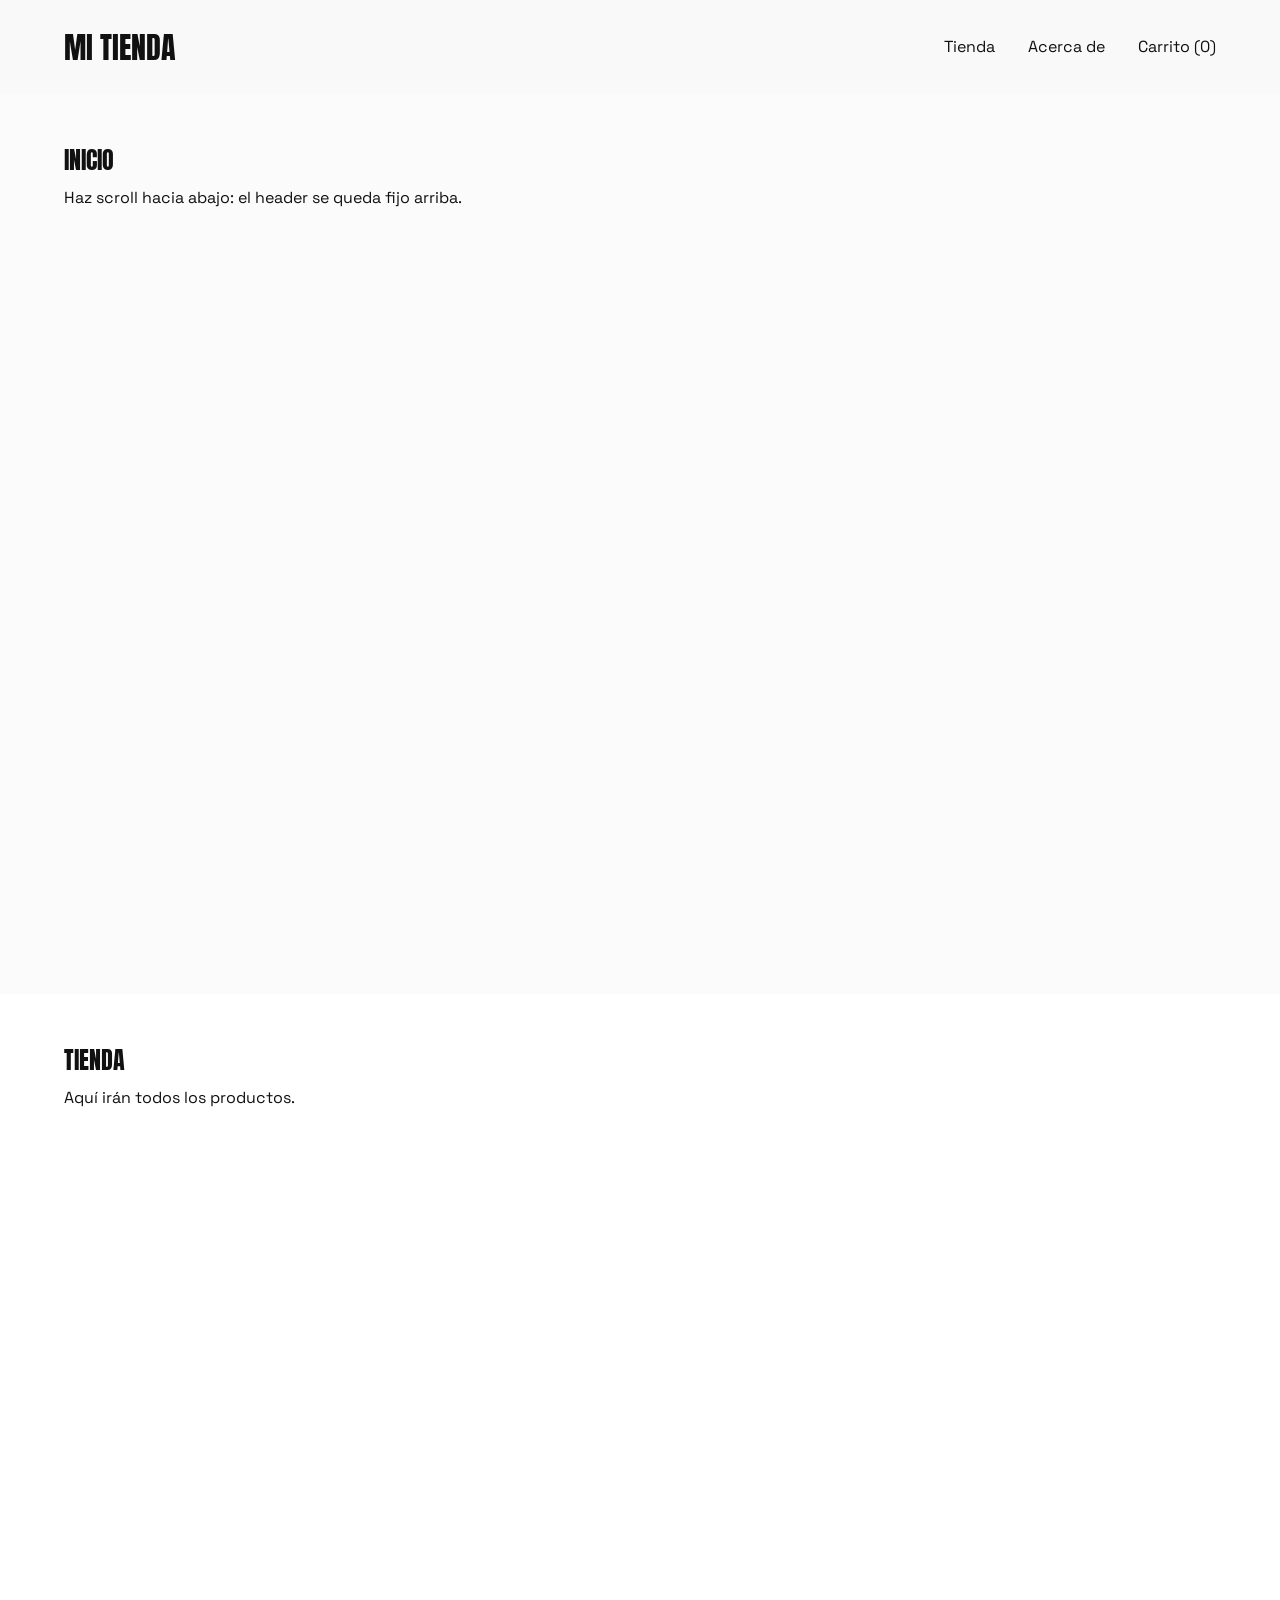
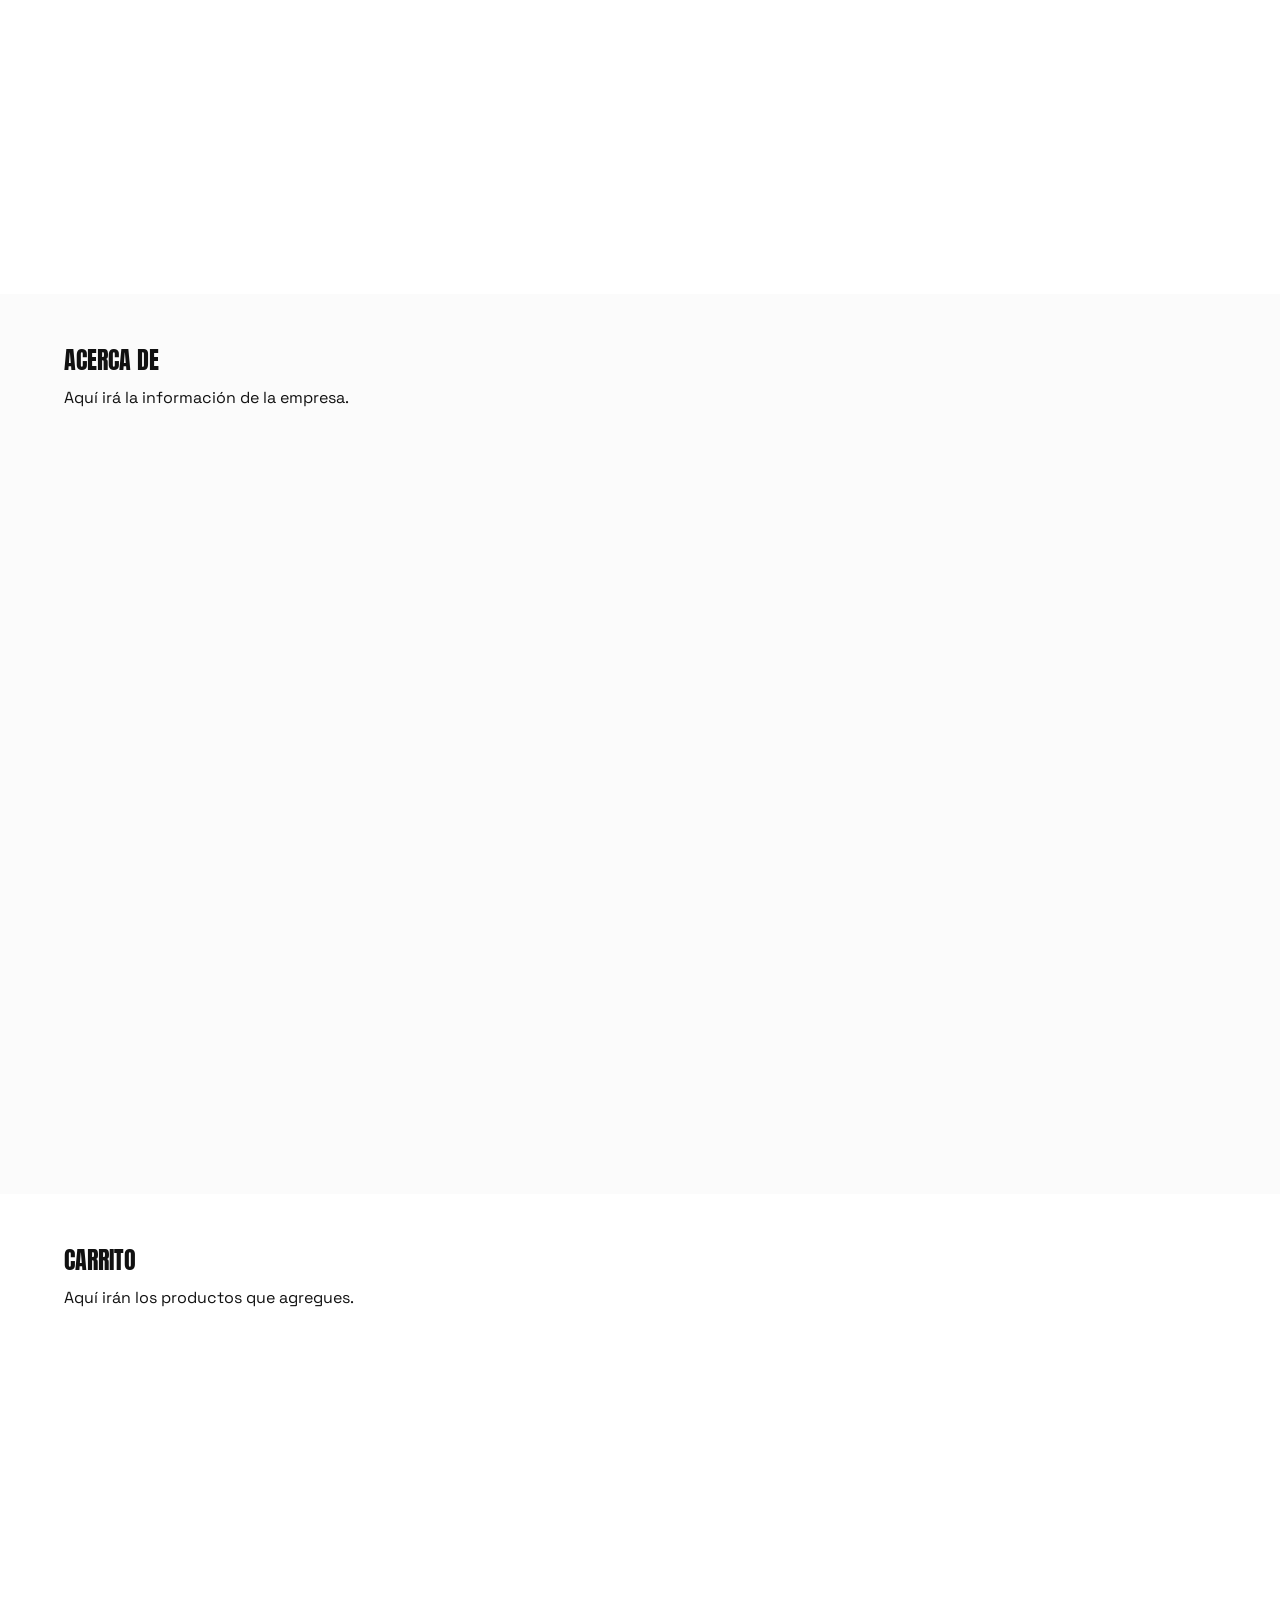
==== index.html @ 0dc7d6e4 "Header" ====
<!DOCTYPE html>
<html lang="es">
<head>
  <meta charset="UTF-8">
  <meta name="viewport" content="width=device-width, initial-scale=1.0">
  <title>Mi Tienda</title>
  <link rel="preconnect" href="https://fonts.googleapis.com">
  <link rel="preconnect" href="https://fonts.gstatic.com" crossorigin>
  <link href="https://fonts.googleapis.com/css2?family=Anton&family=Space+Grotesk:wght@400;500&display=swap" rel="stylesheet">

  <link rel="stylesheet" href="style.css">
</head>
<body>

  <!-- ========== HEADER ========== -->
  <header class="header">
    <div class="header-contenido">

      <a href="#inicio" class="logo">Mi Tienda</a>

      <button
        id="btn-menu"
        class="btn-menu"
        aria-label="Abrir menú"
        aria-expanded="false"
        aria-controls="menu"
      >
        <span class="barra"></span>
        <span class="barra"></span>
        <span class="barra"></span>
      </button>

      <nav id="menu" class="menu" aria-label="Navegación principal">
        <a href="#tienda" class="menu-enlace">Tienda</a>
        <a href="#acerca" class="menu-enlace">Acerca de</a>
        <a href="#carrito" class="menu-enlace">Carrito (<span id="contador">0</span>)</a>
      </nav>

    </div>
  </header>
  <main>
    <section id="inicio" class="seccion">
      <h2>Inicio</h2>
      <p>Haz scroll hacia abajo: el header se queda fijo arriba.</p>
    </section>

    <section id="tienda" class="seccion">
      <h2>Tienda</h2>
      <p>Aquí irán todos los productos.</p>
    </section>

    <section id="acerca" class="seccion">
      <h2>Acerca de</h2>
      <p>Aquí irá la información de la empresa.</p>
    </section>

    <section id="carrito" class="seccion">
      <h2>Carrito</h2>
      <p>Aquí irán los productos que agregues.</p>
    </section>
  </main>

  <script src="script.js"></script>
</body>
</html>
---- style.css ----
/* ---------- Variables y base ---------- */
:root {
  --color-fondo: #f4f4f248;
  --color-texto: #111111;
  --color-borde: #dcdcd8;
  --fuente-titulo: "Anton", "Bebas Neue", Impact, sans-serif;
  --fuente-texto: "Space Grotesk", system-ui, -apple-system, "Segoe UI", sans-serif;
  --alto-header: 94px;
  --margen-lateral: 64px;
}

* {
  box-sizing: border-box;
  margin: 0;
  padding: 0;
}

html {
  scroll-behavior: smooth;
}

body {
  font-family: var(--fuente-texto);
  background: var(--color-fondo);
  color: var(--color-texto);
  line-height: 1.5;
  /* Espacio para que el header fijo no tape el contenido */
  padding-top: var(--alto-header);
}

/* ---------- Header fijo ---------- */
.header {
  position: fixed;
  top: 0;
  left: 0;
  right: 0;
  z-index: 100;
  height: var(--alto-header);
  background: var(--color-fondo);
}

.header-contenido {
  display: flex;
  justify-content: space-between; /* nombre a la izquierda, menú a la derecha */
  align-items: center;
  height: 100%;
  padding: 0 var(--margen-lateral);
}

/* ---------- Nombre de la página ---------- */
.logo {
  font-family: var(--fuente-titulo);
  font-size: 1.9rem;
  font-weight: 400;
  line-height: 1;
  text-transform: uppercase;
  color: var(--color-texto);
  text-decoration: none;
}

/* ---------- Menú (vista de escritorio) ---------- */
.menu {
  display: flex;
  align-items: center;
  gap: 33px;
}

.menu-enlace {
  position: relative;
  font-size: 1rem;
  font-weight: 400;
  color: var(--color-texto);
  text-decoration: none;
}

/* Subrayado que aparece al pasar el mouse */
.menu-enlace::after {
  content: "";
  position: absolute;
  left: 0;
  bottom: -4px;
  width: 100%;
  height: 1px;
  background: var(--color-texto);
  transform: scaleX(0);
  transform-origin: left;
  transition: transform 0.25s ease;
}

.menu-enlace:hover::after,
.menu-enlace:focus-visible::after {
  transform: scaleX(1);
}

/* ---------- Botón hamburguesa (oculto en escritorio) ---------- */
.btn-menu {
  display: none;
  flex-direction: column;
  justify-content: center;
  gap: 6px;
  width: 44px;
  height: 44px;
  padding: 10px;
  border: none;
  background: none;
  cursor: pointer;
}

.barra {
  display: block;
  width: 100%;
  height: 2px;
  background: var(--color-texto);
  transition: transform 0.3s, opacity 0.3s;
}


.btn-menu.abierto .barra:nth-child(1) {
  transform: translateY(8px) rotate(45deg);
}

.btn-menu.abierto .barra:nth-child(2) {
  opacity: 0;
}

.btn-menu.abierto .barra:nth-child(3) {
  transform: translateY(-8px) rotate(-45deg);
}


@media (max-width: 1024px) {
  :root {
    --margen-lateral: 32px;
  }

  .logo {
    font-size: 1.6rem;
  }

  .menu {
    gap: 24px;
  }
}

@media (max-width: 768px) {
  :root {
    --alto-header: 72px;
    --margen-lateral: 20px;
  }

  .logo {
    font-size: 1.25rem;
  }

  .btn-menu {
    display: flex;
  }

  .menu {
    position: absolute;
    top: var(--alto-header);
    left: 0;
    right: 0;
    flex-direction: column;
    align-items: flex-start;
    gap: 0;
    padding: 8px var(--margen-lateral) 20px;
    background: var(--color-fondo);
    border-bottom: 1px solid var(--color-borde);

    /* Oculto por defecto */
    visibility: hidden;
    opacity: 0;
    transform: translateY(-8px);
    transition: opacity 0.2s, transform 0.2s, visibility 0.2s;
  }

  .menu.abierto {
    visibility: visible;
    opacity: 1;
    transform: translateY(0);
  }

  .menu-enlace {
    width: 100%;
    padding: 14px 0;
    border-bottom: 1px solid var(--color-borde);
    font-size: 1.1rem;
  }

  .menu-enlace:last-child {
    border-bottom: none;
  }

  /* En teléfono no hace falta el subrayado animado */
  .menu-enlace::after {
    display: none;
  }
}

/* ---------- Contenido de prueba ---------- */
.seccion {
  min-height: 100vh;
  padding: 48px var(--margen-lateral);
  /* Para que el header no tape el título al ir a una sección */
  scroll-margin-top: var(--alto-header);
}

.seccion:nth-child(even) {
  background: #ffffff;
}

.seccion h2 {
  margin-bottom: 8px;
  font-family: var(--fuente-titulo);
  font-weight: 400;
  text-transform: uppercase;
}
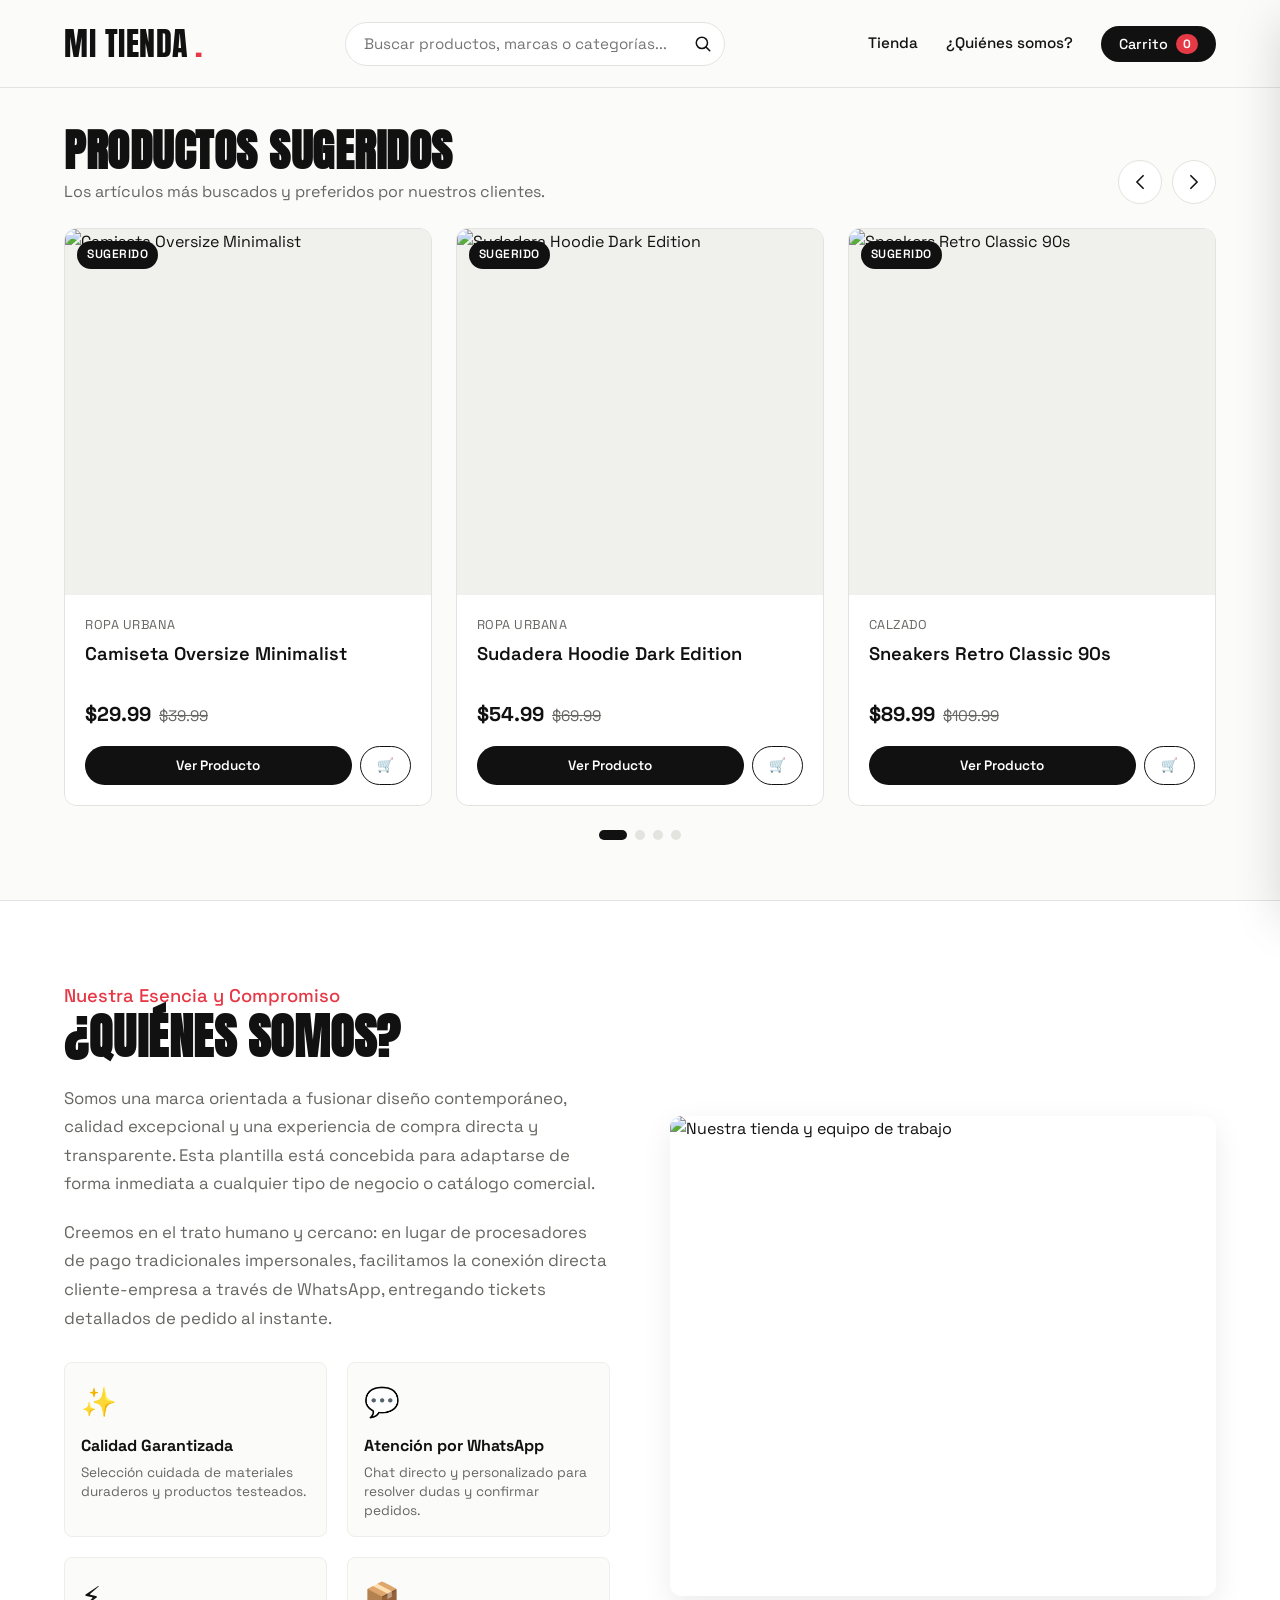
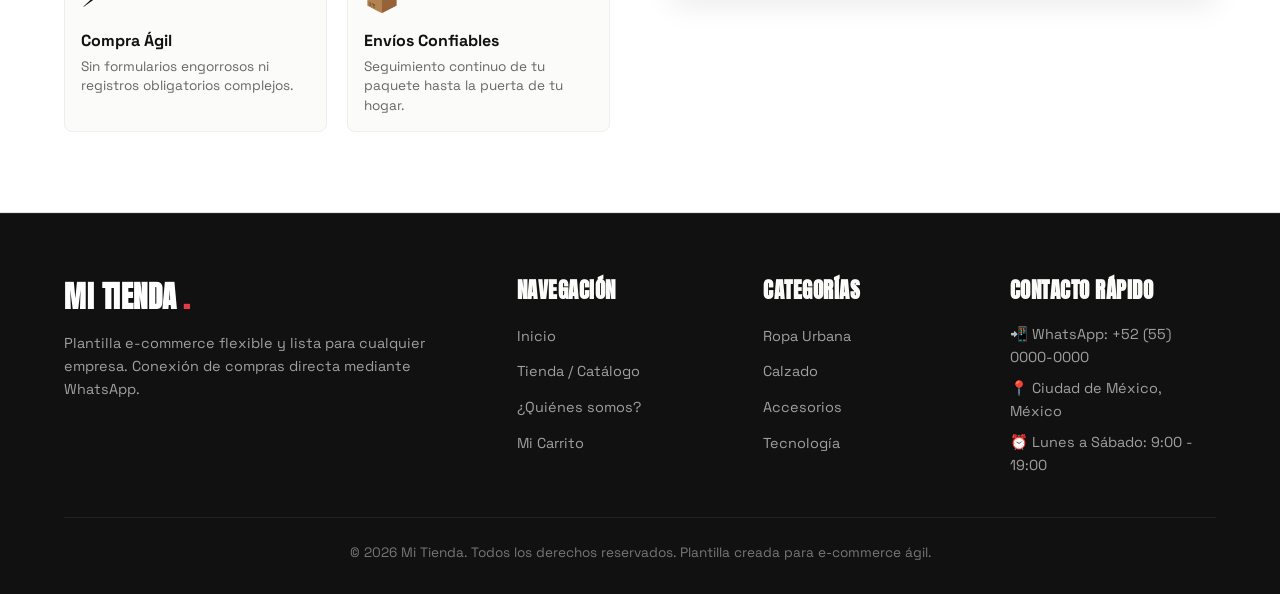
==== commit 41f36e5d: "Crear plantilla de tienda online con carrito Añade catálogo con búsqueda y filtros, páginas de tiend" ====
--- a/index.html
+++ b/index.html
@@ -3,63 +3,288 @@
 <head>
   <meta charset="UTF-8">
   <meta name="viewport" content="width=device-width, initial-scale=1.0">
-  <title>Mi Tienda</title>
+  <title>Mi Tienda | Plantilla E-commerce</title>
+  
+  <!-- Fuentes Google: Anton (Titulares modernos e impactantes) y Space Grotesk (Texto limpio) -->
   <link rel="preconnect" href="https://fonts.googleapis.com">
   <link rel="preconnect" href="https://fonts.gstatic.com" crossorigin>
-  <link href="https://fonts.googleapis.com/css2?family=Anton&family=Space+Grotesk:wght@400;500&display=swap" rel="stylesheet">
+  <link href="https://fonts.googleapis.com/css2?family=Anton&family=Space+Grotesk:wght@400;500;600;700&display=swap" rel="stylesheet">
 
   <link rel="stylesheet" href="style.css">
 </head>
 <body>
 
-  <!-- ========== HEADER ========== -->
+  <!-- ============================================================
+       HEADER PRINCIPAL
+       ============================================================ -->
   <header class="header">
     <div class="header-contenido">
 
-      <a href="#inicio" class="logo">Mi Tienda</a>
-
-      <button
-        id="btn-menu"
-        class="btn-menu"
-        aria-label="Abrir menú"
-        aria-expanded="false"
-        aria-controls="menu"
-      >
+      <!-- Logo de la tienda -->
+      <a href="index.html" class="logo">
+        Mi Tienda<span>.</span>
+      </a>
+
+      <!-- Barra de búsqueda interactiva: se expande y muestra categorías al dar clic -->
+      <div class="buscador-wrapper expandible">
+        <form id="form-buscador" class="buscador-form">
+          <input 
+            type="text" 
+            id="buscador-input" 
+            class="buscador-input" 
+            placeholder="Buscar productos, marcas o categorías..." 
+            autocomplete="off"
+            aria-label="Buscar productos"
+          >
+          <button type="submit" class="buscador-btn" aria-label="Realizar búsqueda">
+            <svg width="18" height="18" fill="none" stroke="currentColor" stroke-width="2" viewBox="0 0 24 24">
+              <path stroke-linecap="round" stroke-linejoin="round" d="M21 21l-5.197-5.197m0 0A7.5 7.5 0 105.196 5.196a7.5 7.5 0 0010.607 10.607z" />
+            </svg>
+          </button>
+        </form>
+
+        <!-- Menú flotante de categorías que aparece al expandirse -->
+        <div class="categorias-dropdown" id="categorias-dropdown">
+          <div class="categorias-dropdown-titulo">Explorar por categoría</div>
+          <div class="categorias-lista-chips">
+            <a href="tienda.html?categoria=Ropa%20Urbana" class="categoria-chip">👕 Ropa Urbana</a>
+            <a href="tienda.html?categoria=Calzado" class="categoria-chip">👟 Calzado</a>
+            <a href="tienda.html?categoria=Accesorios" class="categoria-chip">🎒 Accesorios</a>
+            <a href="tienda.html?categoria=Tecnología" class="categoria-chip">🎧 Tecnología</a>
+            <a href="tienda.html?categoria=Colección%20Especial" class="categoria-chip">🔥 Colección Especial</a>
+          </div>
+        </div>
+      </div>
+
+      <!-- Botón menú móvil (hamburguesa) -->
+      <button id="btn-menu" class="btn-menu" aria-label="Abrir menú" aria-expanded="false" aria-controls="menu">
         <span class="barra"></span>
         <span class="barra"></span>
         <span class="barra"></span>
       </button>
 
+      <!-- Menú de enlaces principales -->
       <nav id="menu" class="menu" aria-label="Navegación principal">
-        <a href="#tienda" class="menu-enlace">Tienda</a>
-        <a href="#acerca" class="menu-enlace">Acerca de</a>
-        <a href="#carrito" class="menu-enlace">Carrito (<span id="contador">0</span>)</a>
+        <a href="tienda.html" class="menu-enlace">Tienda</a>
+        <a href="#acerca" class="menu-enlace">¿Quiénes somos?</a>
+        <button class="btn-carrito-header" id="btn-abrir-carrito" aria-label="Ver carrito">
+          <span>Carrito</span>
+          <span class="badge-contador" id="contador">0</span>
+        </button>
       </nav>
 
     </div>
   </header>
+
+  <!-- ============================================================
+       CUERPO PRINCIPAL (MAIN)
+       ============================================================ -->
   <main>
-    <section id="inicio" class="seccion">
-      <h2>Inicio</h2>
-      <p>Haz scroll hacia abajo: el header se queda fijo arriba.</p>
+    
+    <!-- 1. CARRUSEL CON PRODUCTOS MÁS VENDIDOS O SUGERIDOS -->
+    <section class="hero-carrusel-seccion">
+      <div class="carrusel-encabezado">
+        <div class="carrusel-titulos">
+          <h2>Productos Sugeridos</h2>
+          <p>Los artículos más buscados y preferidos por nuestros clientes.</p>
+        </div>
+        <div class="carrusel-controles-nav">
+          <button id="carrusel-btn-prev" class="btn-carrusel-nav" aria-label="Anterior">
+            <svg width="20" height="20" fill="none" stroke="currentColor" stroke-width="2" viewBox="0 0 24 24">
+              <path stroke-linecap="round" stroke-linejoin="round" d="M15.75 19.5L8.25 12l7.5-7.5" />
+            </svg>
+          </button>
+          <button id="carrusel-btn-next" class="btn-carrusel-nav" aria-label="Siguiente">
+            <svg width="20" height="20" fill="none" stroke="currentColor" stroke-width="2" viewBox="0 0 24 24">
+              <path stroke-linecap="round" stroke-linejoin="round" d="M8.25 4.5l7.5 7.5-7.5 7.5" />
+            </svg>
+          </button>
+        </div>
+      </div>
+
+      <!-- Contenedor del carrusel con sus tarjetas generadas con JavaScript -->
+      <div class="carrusel-viewport">
+        <div class="carrusel-track" id="carrusel-track">
+          <!-- Tarjetas renderizadas automáticamente desde productos.js -->
+        </div>
+      </div>
+
+      <!-- Indicadores de puntos -->
+      <div class="carrusel-dots" id="carrusel-dots"></div>
     </section>
 
-    <section id="tienda" class="seccion">
-      <h2>Tienda</h2>
-      <p>Aquí irán todos los productos.</p>
+    <!-- 2. APARTADO: ¿QUIÉNES SOMOS? (ACERCA DE LA EMPRESA) -->
+    <section id="acerca" class="acerca-seccion">
+      <div class="acerca-contenido">
+        
+        <div class="acerca-texto">
+          <span class="acerca-subtitulo">Nuestra Esencia y Compromiso</span>
+          <h2>¿Quiénes somos?</h2>
+          <p>
+            Somos una marca orientada a fusionar diseño contemporáneo, calidad excepcional y una experiencia de compra directa y transparente. Esta plantilla está concebida para adaptarse de forma inmediata a cualquier tipo de negocio o catálogo comercial.
+          </p>
+          <p>
+            Creemos en el trato humano y cercano: en lugar de procesadores de pago tradicionales impersonales, facilitamos la conexión directa cliente-empresa a través de WhatsApp, entregando tickets detallados de pedido al instante.
+          </p>
+
+          <!-- Tarjetas de pilares / beneficios -->
+          <div class="acerca-grid-features">
+            <div class="feature-card">
+              <span class="feature-icono">✨</span>
+              <h4>Calidad Garantizada</h4>
+              <p>Selección cuidada de materiales duraderos y productos testeados.</p>
+            </div>
+            <div class="feature-card">
+              <span class="feature-icono">💬</span>
+              <h4>Atención por WhatsApp</h4>
+              <p>Chat directo y personalizado para resolver dudas y confirmar pedidos.</p>
+            </div>
+            <div class="feature-card">
+              <span class="feature-icono">⚡</span>
+              <h4>Compra Ágil</h4>
+              <p>Sin formularios engorrosos ni registros obligatorios complejos.</p>
+            </div>
+            <div class="feature-card">
+              <span class="feature-icono">📦</span>
+              <h4>Envíos Confiables</h4>
+              <p>Seguimiento continuo de tu paquete hasta la puerta de tu hogar.</p>
+            </div>
+          </div>
+        </div>
+
+        <div class="acerca-imagen-box">
+          <img 
+            src="https://images.unsplash.com/photo-1441986300917-64674bd600d8?auto=format&fit=crop&w=1000&q=80" 
+            alt="Nuestra tienda y equipo de trabajo"
+            loading="lazy"
+          >
+        </div>
+
+      </div>
     </section>
 
-    <section id="acerca" class="seccion">
-      <h2>Acerca de</h2>
-      <p>Aquí irá la información de la empresa.</p>
-    </section>
-
-    <section id="carrito" class="seccion">
-      <h2>Carrito</h2>
-      <p>Aquí irán los productos que agregues.</p>
-    </section>
   </main>
 
+  <!-- ============================================================
+       DRAWER LATERAL DEL CARRITO
+       ============================================================ -->
+  <div class="drawer-backdrop" id="drawer-backdrop"></div>
+  <aside class="carrito-drawer" id="carrito-drawer" aria-label="Carrito de compras">
+    <div class="drawer-header">
+      <h3>Tu Carrito</h3>
+      <button class="btn-cerrar-drawer" id="btn-cerrar-drawer" aria-label="Cerrar carrito">&times;</button>
+    </div>
+    
+    <div class="drawer-body" id="drawer-lista-items">
+      <!-- Los artículos agregados se renderizan aquí dinámicamente -->
+    </div>
+
+    <div class="drawer-footer">
+      <div class="drawer-total-fila">
+        <span>Total:</span>
+        <span id="drawer-total-precio">$0.00</span>
+      </div>
+      <div class="drawer-acciones">
+        <button class="btn btn-whatsapp btn-bloque" id="btn-drawer-checkout">
+          Simular Compra y Mandar Ticket
+        </button>
+        <a href="carrito.html" class="btn btn-secundario btn-bloque">
+          Ver Carrito Completo
+        </a>
+      </div>
+    </div>
+  </aside>
+
+  <!-- ============================================================
+       POP-UP / MODAL DE SIMULACIÓN DE COMPRA CON TICKET WHATSAPP
+       ============================================================ -->
+  <div class="modal-overlay" id="ticket-modal-overlay" role="dialog" aria-modal="true">
+    <div class="ticket-card">
+      <div class="ticket-header">
+        <div class="ticket-header-icono">✓</div>
+        <h3>¡Ticket Generado con Éxito!</h3>
+        <p>Tu orden ha sido registrada para envío a WhatsApp</p>
+      </div>
+
+      <div class="ticket-cuerpo">
+        <div class="ticket-meta-info">
+          <span>Ticket: <strong class="ticket-numero" id="ticket-numero">#TK-000000</strong></span>
+          <span id="ticket-fecha">--/--/----</span>
+        </div>
+
+        <div class="ticket-divider-dentado"></div>
+
+        <div class="ticket-lista-articulos" id="ticket-articulos-lista">
+          <!-- Filas de productos del ticket -->
+        </div>
+
+        <div class="ticket-total-fila">
+          <span>Total de la Orden:</span>
+          <span id="ticket-total-valor">$0.00</span>
+        </div>
+
+        <div class="ticket-alerta-info">
+          <span>📱</span>
+          <div>
+            <strong>Simulación de Compra:</strong> En esta plantilla se crea el ticket y se simula la apertura del chat de WhatsApp con la empresa para formalizar el pedido.
+          </div>
+        </div>
+
+        <div class="ticket-acciones">
+          <button class="btn btn-primario btn-bloque" id="btn-cerrar-ticket">
+            Aceptar y Continuar
+          </button>
+          <a href="tienda.html" class="btn btn-secundario btn-bloque" onclick="cerrarTicketModal()">
+            Explorar más productos
+          </a>
+        </div>
+      </div>
+    </div>
+  </div>
+
+  <!-- ============================================================
+       FOOTER
+       ============================================================ -->
+  <footer class="footer">
+    <div class="footer-contenido">
+      <div class="footer-col">
+        <h4 class="logo" style="color: #ffffff; font-size: 1.8rem; margin-bottom: 12px;">Mi Tienda<span>.</span></h4>
+        <p>
+          Plantilla e-commerce flexible y lista para cualquier empresa. Conexión de compras directa mediante WhatsApp.
+        </p>
+      </div>
+      <div class="footer-col">
+        <h4>Navegación</h4>
+        <ul class="footer-links">
+          <li><a href="index.html">Inicio</a></li>
+          <li><a href="tienda.html">Tienda / Catálogo</a></li>
+          <li><a href="#acerca">¿Quiénes somos?</a></li>
+          <li><a href="carrito.html">Mi Carrito</a></li>
+        </ul>
+      </div>
+      <div class="footer-col">
+        <h4>Categorías</h4>
+        <ul class="footer-links">
+          <li><a href="tienda.html?categoria=Ropa%20Urbana">Ropa Urbana</a></li>
+          <li><a href="tienda.html?categoria=Calzado">Calzado</a></li>
+          <li><a href="tienda.html?categoria=Accesorios">Accesorios</a></li>
+          <li><a href="tienda.html?categoria=Tecnología">Tecnología</a></li>
+        </ul>
+      </div>
+      <div class="footer-col">
+        <h4>Contacto Rápido</h4>
+        <p style="margin-bottom: 8px;">📲 WhatsApp: +52 (55) 0000-0000</p>
+        <p style="margin-bottom: 8px;">📍 Ciudad de México, México</p>
+        <p>⏰ Lunes a Sábado: 9:00 - 19:00</p>
+      </div>
+    </div>
+    <div class="footer-bottom">
+      &copy; 2026 Mi Tienda. Todos los derechos reservados. Plantilla creada para e-commerce ágil.
+    </div>
+  </footer>
+
+  <!-- Scripts: Datos modulares y lógica de la plantilla -->
+  <script src="productos.js"></script>
   <script src="script.js"></script>
 </body>
-</html>+</html>
--- a/style.css
+++ b/style.css
@@ -1,15 +1,36 @@
-/* ---------- Variables y base ---------- */
+/* ============================================================
+   ESTILOS GENERALES Y VARIABLES - PLANTILLA E-COMMERCE
+   ============================================================ */
 :root {
-  --color-fondo: #f4f4f248;
+  --color-fondo: #fbfbf9;
+  --color-superficie: #ffffff;
   --color-texto: #111111;
-  --color-borde: #dcdcd8;
+  --color-texto-secundario: #666663;
+  --color-borde: #e3e3df;
+  --color-borde-suave: #eeeeea;
+  --color-acento: #111111;
+  --color-acento-hover: #333333;
+  --color-destacado: #e63946;
+  --color-whatsapp: #25d366;
+  --color-whatsapp-oscuro: #128c7e;
+  --color-badge-bg: #f0f0ec;
+  --sombra-suave: 0 4px 16px rgba(0, 0, 0, 0.05);
+  --sombra-media: 0 10px 30px rgba(0, 0, 0, 0.08);
+  --sombra-elevada: 0 20px 45px rgba(0, 0, 0, 0.15);
+  
   --fuente-titulo: "Anton", "Bebas Neue", Impact, sans-serif;
   --fuente-texto: "Space Grotesk", system-ui, -apple-system, "Segoe UI", sans-serif;
-  --alto-header: 94px;
-  --margen-lateral: 64px;
-}
-
-* {
+  
+  --alto-header: 88px;
+  --margen-lateral: 5vw;
+  --radio-borde: 12px;
+  --radio-borde-sm: 8px;
+  --radio-borde-full: 9999px;
+  --transicion-rapida: 0.25s cubic-bezier(0.16, 1, 0.3, 1);
+}
+
+/* Reset y caja */
+*, *::before, *::after {
   box-sizing: border-box;
   margin: 0;
   padding: 0;
@@ -23,90 +44,280 @@
   font-family: var(--fuente-texto);
   background: var(--color-fondo);
   color: var(--color-texto);
-  line-height: 1.5;
-  /* Espacio para que el header fijo no tape el contenido */
+  line-height: 1.6;
   padding-top: var(--alto-header);
-}
-
-/* ---------- Header fijo ---------- */
+  min-height: 100vh;
+  display: flex;
+  flex-direction: column;
+}
+
+img {
+  max-width: 100%;
+  height: auto;
+  display: block;
+}
+
+button, input, select {
+  font-family: inherit;
+}
+
+a {
+  color: inherit;
+  text-decoration: none;
+}
+
+/* ============================================================
+   HEADER PRINCIPAL
+   ============================================================ */
 .header {
   position: fixed;
   top: 0;
   left: 0;
   right: 0;
-  z-index: 100;
+  z-index: 1000;
   height: var(--alto-header);
-  background: var(--color-fondo);
+  background: rgba(251, 251, 249, 0.95);
+  backdrop-filter: blur(12px);
+  border-bottom: 1px solid var(--color-borde);
+  transition: all var(--transicion-rapida);
 }
 
 .header-contenido {
   display: flex;
-  justify-content: space-between; /* nombre a la izquierda, menú a la derecha */
-  align-items: center;
+  align-items: center;
+  justify-content: space-between;
   height: 100%;
   padding: 0 var(--margen-lateral);
-}
-
-/* ---------- Nombre de la página ---------- */
+  gap: 20px;
+  max-width: 1440px;
+  margin: 0 auto;
+}
+
+/* Logo */
 .logo {
   font-family: var(--fuente-titulo);
-  font-size: 1.9rem;
-  font-weight: 400;
-  line-height: 1;
+  font-size: 2rem;
+  letter-spacing: 0.5px;
   text-transform: uppercase;
   color: var(--color-texto);
-  text-decoration: none;
-}
-
-/* ---------- Menú (vista de escritorio) ---------- */
+  display: inline-flex;
+  align-items: center;
+  gap: 6px;
+  white-space: nowrap;
+  flex-shrink: 0;
+}
+
+.logo span {
+  color: var(--color-destacado);
+}
+
+/* Contenedor del Buscador */
+.buscador-wrapper {
+  position: relative;
+  flex: 0 1 380px;
+  transition: flex var(--transicion-rapida), width var(--transicion-rapida);
+}
+
+/* Expansión en index.html cuando el input tiene foco o está activo */
+.buscador-wrapper.expandible.expandido,
+.buscador-wrapper.expandible:focus-within {
+  flex: 0 1 540px;
+}
+
+.buscador-form {
+  position: relative;
+  display: flex;
+  align-items: center;
+  width: 100%;
+}
+
+.buscador-input {
+  width: 100%;
+  height: 44px;
+  padding: 0 44px 0 18px;
+  background: var(--color-superficie);
+  border: 1px solid var(--color-borde);
+  border-radius: var(--radio-borde-full);
+  font-size: 0.95rem;
+  color: var(--color-texto);
+  transition: all var(--transicion-rapida);
+  outline: none;
+}
+
+.buscador-input:focus {
+  border-color: var(--color-texto);
+  box-shadow: 0 0 0 3px rgba(17, 17, 17, 0.08);
+}
+
+.buscador-btn {
+  position: absolute;
+  right: 6px;
+  top: 50%;
+  transform: translateY(-50%);
+  width: 32px;
+  height: 32px;
+  border-radius: 50%;
+  border: none;
+  background: none;
+  color: var(--color-texto);
+  cursor: pointer;
+  display: flex;
+  align-items: center;
+  justify-content: center;
+  transition: background var(--transicion-rapida);
+}
+
+.buscador-btn:hover {
+  background: var(--color-badge-bg);
+}
+
+/* Menú flotante de categorías que aparece al expandirse en index */
+.categorias-dropdown {
+  position: absolute;
+  top: calc(100% + 10px);
+  left: 0;
+  right: 0;
+  background: var(--color-superficie);
+  border: 1px solid var(--color-borde);
+  border-radius: var(--radio-borde);
+  padding: 16px;
+  box-shadow: var(--sombra-elevada);
+  opacity: 0;
+  visibility: hidden;
+  transform: translateY(-8px);
+  transition: all var(--transicion-rapida);
+  z-index: 1001;
+}
+
+.buscador-wrapper.expandible.mostrar-dropdown .categorias-dropdown {
+  opacity: 1;
+  visibility: visible;
+  transform: translateY(0);
+}
+
+.categorias-dropdown-titulo {
+  font-size: 0.75rem;
+  text-transform: uppercase;
+  letter-spacing: 1px;
+  color: var(--color-texto-secundario);
+  margin-bottom: 12px;
+  font-weight: 600;
+}
+
+.categorias-lista-chips {
+  display: flex;
+  flex-wrap: wrap;
+  gap: 8px;
+}
+
+.categoria-chip {
+  padding: 6px 14px;
+  background: var(--color-badge-bg);
+  border: 1px solid transparent;
+  border-radius: var(--radio-borde-full);
+  font-size: 0.85rem;
+  color: var(--color-texto);
+  cursor: pointer;
+  transition: all 0.2s ease;
+  white-space: nowrap;
+}
+
+.categoria-chip:hover {
+  background: var(--color-texto);
+  color: #ffffff;
+  transform: translateY(-1px);
+}
+
+/* Menú de navegación */
 .menu {
   display: flex;
   align-items: center;
-  gap: 33px;
+  gap: 28px;
+  flex-shrink: 0;
 }
 
 .menu-enlace {
   position: relative;
-  font-size: 1rem;
-  font-weight: 400;
+  font-size: 0.95rem;
+  font-weight: 500;
   color: var(--color-texto);
   text-decoration: none;
-}
-
-/* Subrayado que aparece al pasar el mouse */
+  padding: 6px 0;
+  transition: color 0.2s ease;
+  display: inline-flex;
+  align-items: center;
+  gap: 6px;
+}
+
+.menu-enlace:hover {
+  color: var(--color-destacado);
+}
+
 .menu-enlace::after {
   content: "";
   position: absolute;
   left: 0;
-  bottom: -4px;
+  bottom: 0;
   width: 100%;
-  height: 1px;
-  background: var(--color-texto);
+  height: 2px;
+  background: var(--color-destacado);
   transform: scaleX(0);
   transform-origin: left;
   transition: transform 0.25s ease;
 }
 
 .menu-enlace:hover::after,
-.menu-enlace:focus-visible::after {
+.menu-enlace.activo::after {
   transform: scaleX(1);
 }
 
-/* ---------- Botón hamburguesa (oculto en escritorio) ---------- */
+/* Botón Carrito en Header */
+.btn-carrito-header {
+  position: relative;
+  display: inline-flex;
+  align-items: center;
+  gap: 8px;
+  background: var(--color-texto);
+  color: #ffffff;
+  padding: 8px 18px;
+  border-radius: var(--radio-borde-full);
+  border: none;
+  font-weight: 500;
+  font-size: 0.9rem;
+  cursor: pointer;
+  transition: transform 0.2s ease, background 0.2s ease;
+}
+
+.btn-carrito-header:hover {
+  background: var(--color-acento-hover);
+  transform: translateY(-1px);
+}
+
+.badge-contador {
+  background: var(--color-destacado);
+  color: #ffffff;
+  font-size: 0.75rem;
+  font-weight: bold;
+  padding: 2px 7px;
+  border-radius: var(--radio-borde-full);
+}
+
+/* Botón hamburguesa (móvil) */
 .btn-menu {
   display: none;
   flex-direction: column;
   justify-content: center;
-  gap: 6px;
-  width: 44px;
-  height: 44px;
-  padding: 10px;
+  gap: 5px;
+  width: 40px;
+  height: 40px;
+  padding: 8px;
   border: none;
   background: none;
   cursor: pointer;
-}
-
-.barra {
+  z-index: 1002;
+}
+
+.btn-menu .barra {
   display: block;
   width: 100%;
   height: 2px;
@@ -114,9 +325,8 @@
   transition: transform 0.3s, opacity 0.3s;
 }
 
-
 .btn-menu.abierto .barra:nth-child(1) {
-  transform: translateY(8px) rotate(45deg);
+  transform: translateY(7px) rotate(45deg);
 }
 
 .btn-menu.abierto .barra:nth-child(2) {
@@ -124,55 +334,1171 @@
 }
 
 .btn-menu.abierto .barra:nth-child(3) {
-  transform: translateY(-8px) rotate(-45deg);
-}
-
-
+  transform: translateY(-7px) rotate(-45deg);
+}
+
+/* ============================================================
+   DRAWER / OFFCANVAS DEL CARRITO
+   ============================================================ */
+.drawer-backdrop {
+  position: fixed;
+  top: 0;
+  left: 0;
+  right: 0;
+  bottom: 0;
+  background: rgba(0, 0, 0, 0.45);
+  backdrop-filter: blur(4px);
+  z-index: 2000;
+  opacity: 0;
+  visibility: hidden;
+  transition: all 0.3s ease;
+}
+
+.drawer-backdrop.activo {
+  opacity: 1;
+  visibility: visible;
+}
+
+.carrito-drawer {
+  position: fixed;
+  top: 0;
+  right: 0;
+  bottom: 0;
+  width: 100%;
+  max-width: 440px;
+  background: var(--color-superficie);
+  box-shadow: var(--sombra-elevada);
+  z-index: 2001;
+  transform: translateX(100%);
+  transition: transform 0.35s cubic-bezier(0.16, 1, 0.3, 1);
+  display: flex;
+  flex-direction: column;
+}
+
+.carrito-drawer.abierto {
+  transform: translateX(0);
+}
+
+.drawer-header {
+  display: flex;
+  align-items: center;
+  justify-content: space-between;
+  padding: 20px 24px;
+  border-bottom: 1px solid var(--color-borde);
+}
+
+.drawer-header h3 {
+  font-family: var(--fuente-titulo);
+  font-size: 1.4rem;
+  letter-spacing: 0.5px;
+}
+
+.btn-cerrar-drawer {
+  background: none;
+  border: none;
+  font-size: 1.5rem;
+  cursor: pointer;
+  color: var(--color-texto-secundario);
+  transition: color 0.2s;
+}
+
+.btn-cerrar-drawer:hover {
+  color: var(--color-texto);
+}
+
+.drawer-body {
+  flex: 1;
+  overflow-y: auto;
+  padding: 20px 24px;
+}
+
+.drawer-item {
+  display: flex;
+  gap: 16px;
+  padding-bottom: 16px;
+  margin-bottom: 16px;
+  border-bottom: 1px solid var(--color-borde-suave);
+  align-items: center;
+}
+
+.drawer-item-img {
+  width: 70px;
+  height: 70px;
+  border-radius: var(--radio-borde-sm);
+  object-fit: cover;
+  background: var(--color-badge-bg);
+}
+
+.drawer-item-info {
+  flex: 1;
+}
+
+.drawer-item-titulo {
+  font-weight: 500;
+  font-size: 0.95rem;
+  margin-bottom: 4px;
+  line-height: 1.3;
+}
+
+.drawer-item-precio {
+  font-size: 0.9rem;
+  font-weight: 600;
+  color: var(--color-texto);
+}
+
+.drawer-item-cantidad {
+  display: flex;
+  align-items: center;
+  gap: 10px;
+  margin-top: 8px;
+}
+
+.btn-cant {
+  width: 24px;
+  height: 24px;
+  border: 1px solid var(--color-borde);
+  border-radius: 4px;
+  background: var(--color-superficie);
+  cursor: pointer;
+  display: inline-flex;
+  align-items: center;
+  justify-content: center;
+  font-weight: bold;
+}
+
+.btn-cant:hover {
+  background: var(--color-badge-bg);
+}
+
+.btn-eliminar-item {
+  background: none;
+  border: none;
+  color: #999;
+  cursor: pointer;
+  font-size: 1.1rem;
+  padding: 4px;
+  transition: color 0.2s;
+}
+
+.btn-eliminar-item:hover {
+  color: var(--color-destacado);
+}
+
+.carrito-vacio-msg {
+  text-align: center;
+  padding: 40px 20px;
+  color: var(--color-texto-secundario);
+}
+
+.carrito-vacio-msg svg {
+  margin: 0 auto 16px;
+  opacity: 0.4;
+}
+
+.drawer-footer {
+  padding: 20px 24px;
+  border-top: 1px solid var(--color-borde);
+  background: #fafaf8;
+}
+
+.drawer-total-fila {
+  display: flex;
+  justify-content: space-between;
+  align-items: center;
+  margin-bottom: 16px;
+  font-size: 1.1rem;
+  font-weight: 600;
+}
+
+.drawer-total-fila span:last-child {
+  font-size: 1.3rem;
+  font-weight: 700;
+}
+
+.drawer-acciones {
+  display: flex;
+  flex-direction: column;
+  gap: 10px;
+}
+
+/* ============================================================
+   BOTONES ESTILIZADOS
+   ============================================================ */
+.btn {
+  display: inline-flex;
+  align-items: center;
+  justify-content: center;
+  gap: 8px;
+  padding: 12px 24px;
+  border-radius: var(--radio-borde-full);
+  font-size: 0.95rem;
+  font-weight: 600;
+  cursor: pointer;
+  border: 1px solid transparent;
+  transition: all 0.2s ease;
+  text-decoration: none;
+  text-align: center;
+}
+
+.btn-primario {
+  background: var(--color-texto);
+  color: #ffffff;
+}
+
+.btn-primario:hover {
+  background: var(--color-acento-hover);
+  transform: translateY(-2px);
+  box-shadow: var(--sombra-media);
+}
+
+.btn-secundario {
+  background: transparent;
+  border-color: var(--color-texto);
+  color: var(--color-texto);
+}
+
+.btn-secundario:hover {
+  background: var(--color-texto);
+  color: #ffffff;
+}
+
+.btn-whatsapp {
+  background: var(--color-whatsapp);
+  color: #ffffff;
+}
+
+.btn-whatsapp:hover {
+  background: var(--color-whatsapp-oscuro);
+  transform: translateY(-2px);
+  box-shadow: 0 8px 20px rgba(37, 211, 102, 0.3);
+}
+
+.btn-sm {
+  padding: 8px 16px;
+  font-size: 0.85rem;
+}
+
+.btn-bloque {
+  width: 100%;
+}
+
+/* ============================================================
+   HERO / CARRUSEL DE PRODUCTOS DESTACADOS (index.html)
+   ============================================================ */
+.hero-carrusel-seccion {
+  padding: 40px var(--margen-lateral) 60px;
+  max-width: 1440px;
+  margin: 0 auto;
+  width: 100%;
+}
+
+.carrusel-encabezado {
+  display: flex;
+  justify-content: space-between;
+  align-items: flex-end;
+  margin-bottom: 24px;
+}
+
+.carrusel-titulos h2 {
+  font-family: var(--fuente-titulo);
+  font-size: 2.8rem;
+  line-height: 1;
+  text-transform: uppercase;
+  letter-spacing: 0.5px;
+}
+
+.carrusel-titulos p {
+  color: var(--color-texto-secundario);
+  font-size: 1rem;
+  margin-top: 6px;
+}
+
+.carrusel-controles-nav {
+  display: flex;
+  gap: 10px;
+}
+
+.btn-carrusel-nav {
+  width: 44px;
+  height: 44px;
+  border-radius: 50%;
+  background: var(--color-superficie);
+  border: 1px solid var(--color-borde);
+  display: flex;
+  align-items: center;
+  justify-content: center;
+  cursor: pointer;
+  transition: all 0.2s ease;
+  color: var(--color-texto);
+}
+
+.btn-carrusel-nav:hover {
+  background: var(--color-texto);
+  color: #ffffff;
+}
+
+/* Contenedor del Carrusel */
+.carrusel-viewport {
+  overflow: hidden;
+  position: relative;
+  border-radius: var(--radio-borde);
+}
+
+.carrusel-track {
+  display: flex;
+  transition: transform 0.5s cubic-bezier(0.25, 1, 0.5, 1);
+  gap: 24px;
+}
+
+/* Tarjeta de Producto */
+.producto-card {
+  flex: 0 0 calc((100% - 48px) / 3); /* 3 por fila en desktop */
+  background: var(--color-superficie);
+  border: 1px solid var(--color-borde);
+  border-radius: var(--radio-borde);
+  overflow: hidden;
+  transition: all var(--transicion-rapida);
+  display: flex;
+  flex-direction: column;
+}
+
+.producto-card:hover {
+  transform: translateY(-6px);
+  box-shadow: var(--sombra-media);
+  border-color: #cfcfcb;
+}
+
+.producto-card-img-wrapper {
+  position: relative;
+  aspect-ratio: 4 / 4;
+  overflow: hidden;
+  background: #f0f0ec;
+}
+
+.producto-card-img {
+  width: 100%;
+  height: 100%;
+  object-fit: cover;
+  transition: transform 0.4s ease;
+}
+
+.producto-card:hover .producto-card-img {
+  transform: scale(1.05);
+}
+
+.badge-tag {
+  position: absolute;
+  top: 12px;
+  left: 12px;
+  background: var(--color-texto);
+  color: #ffffff;
+  padding: 4px 10px;
+  border-radius: var(--radio-borde-full);
+  font-size: 0.75rem;
+  font-weight: 600;
+  text-transform: uppercase;
+  letter-spacing: 0.5px;
+}
+
+.producto-card-cuerpo {
+  padding: 20px;
+  display: flex;
+  flex-direction: column;
+  flex: 1;
+}
+
+.producto-card-categoria {
+  font-size: 0.8rem;
+  color: var(--color-texto-secundario);
+  text-transform: uppercase;
+  letter-spacing: 0.5px;
+  margin-bottom: 6px;
+}
+
+.producto-card-titulo {
+  font-size: 1.15rem;
+  font-weight: 600;
+  margin-bottom: 8px;
+  line-height: 1.3;
+}
+
+.producto-card-precios {
+  display: flex;
+  align-items: baseline;
+  gap: 8px;
+  margin-top: auto;
+  margin-bottom: 16px;
+}
+
+.precio-actual {
+  font-size: 1.25rem;
+  font-weight: 700;
+  color: var(--color-texto);
+}
+
+.precio-anterior {
+  font-size: 0.95rem;
+  color: var(--color-texto-secundario);
+  text-decoration: line-through;
+}
+
+.producto-card-acciones {
+  display: flex;
+  gap: 8px;
+}
+
+/* Indicadores de puntos */
+.carrusel-dots {
+  display: flex;
+  justify-content: center;
+  gap: 8px;
+  margin-top: 24px;
+}
+
+.carrusel-dot {
+  width: 10px;
+  height: 10px;
+  border-radius: 50%;
+  background: var(--color-borde);
+  border: none;
+  cursor: pointer;
+  transition: all 0.3s;
+}
+
+.carrusel-dot.activo {
+  background: var(--color-texto);
+  width: 28px;
+  border-radius: var(--radio-borde-full);
+}
+
+/* ============================================================
+   SECCIÓN ¿QUIÉNES SOMOS? (index.html)
+   ============================================================ */
+.acerca-seccion {
+  padding: 80px var(--margen-lateral);
+  background: var(--color-superficie);
+  border-top: 1px solid var(--color-borde);
+  border-bottom: 1px solid var(--color-borde);
+  width: 100%;
+}
+
+.acerca-contenido {
+  max-width: 1440px;
+  margin: 0 auto;
+  display: grid;
+  grid-template-columns: 1fr 1fr;
+  gap: 60px;
+  align-items: center;
+}
+
+.acerca-texto h2 {
+  font-family: var(--fuente-titulo);
+  font-size: 3rem;
+  line-height: 1.1;
+  text-transform: uppercase;
+  margin-bottom: 20px;
+  letter-spacing: 0.5px;
+}
+
+.acerca-subtitulo {
+  font-size: 1.15rem;
+  font-weight: 500;
+  color: var(--color-destacado);
+  margin-bottom: 16px;
+}
+
+.acerca-texto p {
+  color: var(--color-texto-secundario);
+  margin-bottom: 20px;
+  font-size: 1.05rem;
+  line-height: 1.7;
+}
+
+.acerca-grid-features {
+  display: grid;
+  grid-template-columns: 1fr 1fr;
+  gap: 20px;
+  margin-top: 30px;
+}
+
+.feature-card {
+  padding: 16px;
+  border-radius: var(--radio-borde-sm);
+  background: var(--color-fondo);
+  border: 1px solid var(--color-borde-suave);
+}
+
+.feature-icono {
+  font-size: 1.8rem;
+  margin-bottom: 8px;
+  display: inline-block;
+}
+
+.feature-card h4 {
+  font-size: 1rem;
+  margin-bottom: 4px;
+}
+
+.feature-card p {
+  font-size: 0.85rem;
+  color: var(--color-texto-secundario);
+  margin-bottom: 0;
+  line-height: 1.4;
+}
+
+.acerca-imagen-box {
+  position: relative;
+  border-radius: var(--radio-borde);
+  overflow: hidden;
+  box-shadow: var(--sombra-media);
+}
+
+.acerca-imagen-box img {
+  width: 100%;
+  height: 480px;
+  object-fit: cover;
+}
+
+/* ============================================================
+   CATÁLOGO Y RESULTADOS DE BÚSQUEDA (tienda.html)
+   ============================================================ */
+.tienda-seccion {
+  padding: 40px var(--margen-lateral) 80px;
+  max-width: 1440px;
+  margin: 0 auto;
+  width: 100%;
+}
+
+.tienda-header-filtros {
+  margin-bottom: 36px;
+  display: flex;
+  flex-direction: column;
+  gap: 20px;
+}
+
+.tienda-titular {
+  display: flex;
+  justify-content: space-between;
+  align-items: baseline;
+  flex-wrap: wrap;
+  gap: 12px;
+}
+
+.tienda-titular h1 {
+  font-family: var(--fuente-titulo);
+  font-size: 3rem;
+  text-transform: uppercase;
+  letter-spacing: 0.5px;
+}
+
+.contador-resultados {
+  font-size: 0.95rem;
+  color: var(--color-texto-secundario);
+}
+
+.filtros-categorias-bar {
+  display: flex;
+  flex-wrap: wrap;
+  gap: 10px;
+  align-items: center;
+}
+
+.btn-filtro {
+  padding: 8px 18px;
+  border-radius: var(--radio-borde-full);
+  border: 1px solid var(--color-borde);
+  background: var(--color-superficie);
+  color: var(--color-texto);
+  font-size: 0.9rem;
+  font-weight: 500;
+  cursor: pointer;
+  transition: all 0.2s ease;
+}
+
+.btn-filtro:hover {
+  border-color: var(--color-texto);
+}
+
+.btn-filtro.activo {
+  background: var(--color-texto);
+  color: #ffffff;
+  border-color: var(--color-texto);
+}
+
+.cuadricula-productos {
+  display: grid;
+  grid-template-columns: repeat(auto-fill, minmax(280px, 1fr));
+  gap: 28px;
+}
+
+.sin-resultados {
+  grid-column: 1 / -1;
+  text-align: center;
+  padding: 80px 20px;
+  background: var(--color-superficie);
+  border: 1px dashed var(--color-borde);
+  border-radius: var(--radio-borde);
+}
+
+.sin-resultados h3 {
+  font-size: 1.5rem;
+  margin-bottom: 8px;
+}
+
+.sin-resultados p {
+  color: var(--color-texto-secundario);
+  margin-bottom: 24px;
+}
+
+/* ============================================================
+   DETALLE DE PRODUCTO (producto.html)
+   ============================================================ */
+.detalle-seccion {
+  padding: 40px var(--margen-lateral) 80px;
+  max-width: 1240px;
+  margin: 0 auto;
+  width: 100%;
+}
+
+.migas-pan {
+  display: flex;
+  align-items: center;
+  gap: 8px;
+  font-size: 0.9rem;
+  color: var(--color-texto-secundario);
+  margin-bottom: 30px;
+}
+
+.migas-pan a:hover {
+  color: var(--color-texto);
+}
+
+.detalle-grid {
+  display: grid;
+  grid-template-columns: 1fr 1fr;
+  gap: 50px;
+  background: var(--color-superficie);
+  padding: 40px;
+  border-radius: var(--radio-borde);
+  border: 1px solid var(--color-borde);
+  box-shadow: var(--sombra-suave);
+}
+
+/* Galería de imágenes */
+.galeria-contenedor {
+  display: flex;
+  flex-direction: column;
+  gap: 16px;
+}
+
+.imagen-principal-box {
+  aspect-ratio: 1 / 1;
+  border-radius: var(--radio-borde);
+  overflow: hidden;
+  background: #f0f0ec;
+  border: 1px solid var(--color-borde);
+}
+
+.imagen-principal-box img {
+  width: 100%;
+  height: 100%;
+  object-fit: cover;
+  transition: transform 0.3s ease;
+}
+
+.miniaturas-row {
+  display: flex;
+  gap: 12px;
+}
+
+.miniatura-btn {
+  width: 80px;
+  height: 80px;
+  border-radius: var(--radio-borde-sm);
+  border: 2px solid transparent;
+  overflow: hidden;
+  cursor: pointer;
+  padding: 0;
+  background: #f0f0ec;
+  transition: border-color 0.2s ease;
+}
+
+.miniatura-btn.activa {
+  border-color: var(--color-texto);
+}
+
+.miniatura-btn img {
+  width: 100%;
+  height: 100%;
+  object-fit: cover;
+}
+
+/* Información del producto */
+.detalle-info {
+  display: flex;
+  flex-direction: column;
+}
+
+.detalle-categoria-tag {
+  align-self: flex-start;
+  font-size: 0.85rem;
+  text-transform: uppercase;
+  letter-spacing: 1px;
+  font-weight: 600;
+  color: var(--color-destacado);
+  margin-bottom: 12px;
+}
+
+.detalle-titulo {
+  font-family: var(--fuente-titulo);
+  font-size: 2.6rem;
+  line-height: 1.1;
+  text-transform: uppercase;
+  letter-spacing: 0.5px;
+  margin-bottom: 16px;
+}
+
+.detalle-precios-box {
+  display: flex;
+  align-items: baseline;
+  gap: 12px;
+  margin-bottom: 24px;
+}
+
+.detalle-precio {
+  font-size: 2rem;
+  font-weight: 700;
+  color: var(--color-texto);
+}
+
+.detalle-precio-anterior {
+  font-size: 1.2rem;
+  color: var(--color-texto-secundario);
+  text-decoration: line-through;
+}
+
+.detalle-descripcion {
+  color: var(--color-texto-secundario);
+  font-size: 1.05rem;
+  line-height: 1.7;
+  margin-bottom: 28px;
+  padding-bottom: 24px;
+  border-bottom: 1px solid var(--color-borde-suave);
+}
+
+.selector-cantidad-wrapper {
+  display: flex;
+  align-items: center;
+  gap: 16px;
+  margin-bottom: 28px;
+}
+
+.cantidad-control {
+  display: flex;
+  align-items: center;
+  border: 1px solid var(--color-borde);
+  border-radius: var(--radio-borde-full);
+  background: var(--color-fondo);
+  padding: 4px;
+}
+
+.cantidad-control button {
+  width: 36px;
+  height: 36px;
+  border-radius: 50%;
+  border: none;
+  background: var(--color-superficie);
+  cursor: pointer;
+  font-size: 1.1rem;
+  display: flex;
+  align-items: center;
+  justify-content: center;
+  box-shadow: 0 2px 4px rgba(0,0,0,0.05);
+}
+
+.cantidad-control span {
+  width: 44px;
+  text-align: center;
+  font-weight: 600;
+}
+
+.detalle-acciones {
+  display: flex;
+  flex-direction: column;
+  gap: 12px;
+  margin-bottom: 30px;
+}
+
+.garantias-lista {
+  margin-top: auto;
+  display: flex;
+  flex-direction: column;
+  gap: 10px;
+  padding-top: 20px;
+  border-top: 1px solid var(--color-borde-suave);
+  font-size: 0.9rem;
+  color: var(--color-texto-secundario);
+}
+
+.garantia-item {
+  display: flex;
+  align-items: center;
+  gap: 10px;
+}
+
+/* ============================================================
+   PÁGINA COMPLETA DE CARRITO (carrito.html)
+   ============================================================ */
+.carrito-pagina-seccion {
+  padding: 40px var(--margen-lateral) 80px;
+  max-width: 1240px;
+  margin: 0 auto;
+  width: 100%;
+}
+
+.carrito-pagina-seccion h1 {
+  font-family: var(--fuente-titulo);
+  font-size: 3rem;
+  text-transform: uppercase;
+  margin-bottom: 30px;
+}
+
+.carrito-grid-layout {
+  display: grid;
+  grid-template-columns: 2fr 1fr;
+  gap: 40px;
+}
+
+.carrito-tabla-box {
+  background: var(--color-superficie);
+  border: 1px solid var(--color-borde);
+  border-radius: var(--radio-borde);
+  padding: 24px;
+}
+
+.carrito-item-row {
+  display: grid;
+  grid-template-columns: 80px 1fr auto auto;
+  gap: 20px;
+  align-items: center;
+  padding: 16px 0;
+  border-bottom: 1px solid var(--color-borde-suave);
+}
+
+.carrito-item-row:last-child {
+  border-bottom: none;
+}
+
+.carrito-item-row-img {
+  width: 80px;
+  height: 80px;
+  object-fit: cover;
+  border-radius: var(--radio-borde-sm);
+}
+
+.carrito-resumen-card {
+  background: var(--color-superficie);
+  border: 1px solid var(--color-borde);
+  border-radius: var(--radio-borde);
+  padding: 24px;
+  height: fit-content;
+  box-shadow: var(--sombra-suave);
+}
+
+.carrito-resumen-card h3 {
+  font-family: var(--fuente-titulo);
+  font-size: 1.5rem;
+  margin-bottom: 20px;
+}
+
+.resumen-linea {
+  display: flex;
+  justify-content: space-between;
+  margin-bottom: 12px;
+  color: var(--color-texto-secundario);
+}
+
+.resumen-linea.total {
+  font-size: 1.25rem;
+  font-weight: 700;
+  color: var(--color-texto);
+  border-top: 1px solid var(--color-borde);
+  padding-top: 16px;
+  margin-top: 16px;
+}
+
+/* ============================================================
+   MODAL / POP-UP ELEGANTE DE SIMULACIÓN DE COMPRA CON TICKET
+   ============================================================ */
+.modal-overlay {
+  position: fixed;
+  top: 0;
+  left: 0;
+  right: 0;
+  bottom: 0;
+  background: rgba(0, 0, 0, 0.65);
+  backdrop-filter: blur(6px);
+  z-index: 3000;
+  display: flex;
+  align-items: center;
+  justify-content: center;
+  padding: 20px;
+  opacity: 0;
+  visibility: hidden;
+  transition: all 0.3s cubic-bezier(0.16, 1, 0.3, 1);
+}
+
+.modal-overlay.activo {
+  opacity: 1;
+  visibility: visible;
+}
+
+.ticket-card {
+  background: var(--color-superficie);
+  width: 100%;
+  max-width: 480px;
+  border-radius: 16px;
+  overflow: hidden;
+  box-shadow: var(--sombra-elevada);
+  transform: translateY(20px) scale(0.96);
+  transition: all 0.35s cubic-bezier(0.16, 1, 0.3, 1);
+  border: 1px solid var(--color-borde);
+}
+
+.modal-overlay.activo .ticket-card {
+  transform: translateY(0) scale(1);
+}
+
+.ticket-header {
+  background: var(--color-whatsapp);
+  color: #ffffff;
+  padding: 24px;
+  text-align: center;
+  position: relative;
+}
+
+.ticket-header-icono {
+  width: 54px;
+  height: 54px;
+  background: rgba(255, 255, 255, 0.2);
+  border-radius: 50%;
+  display: flex;
+  align-items: center;
+  justify-content: center;
+  margin: 0 auto 12px;
+  font-size: 1.8rem;
+}
+
+.ticket-header h3 {
+  font-size: 1.35rem;
+  font-weight: 700;
+  margin-bottom: 4px;
+}
+
+.ticket-header p {
+  font-size: 0.85rem;
+  opacity: 0.95;
+}
+
+/* Cuerpo del ticket con aspecto de recibo */
+.ticket-cuerpo {
+  padding: 24px;
+  position: relative;
+}
+
+.ticket-divider-dentado {
+  position: relative;
+  height: 20px;
+  margin: 0 -24px 20px;
+  background: repeating-linear-gradient(
+    90deg,
+    transparent,
+    transparent 10px,
+    var(--color-borde) 10px,
+    var(--color-borde) 20px
+  );
+  height: 1px;
+}
+
+.ticket-meta-info {
+  display: flex;
+  justify-content: space-between;
+  margin-bottom: 16px;
+  font-size: 0.85rem;
+  color: var(--color-texto-secundario);
+}
+
+.ticket-numero {
+  font-weight: 700;
+  color: var(--color-texto);
+}
+
+.ticket-lista-articulos {
+  max-height: 180px;
+  overflow-y: auto;
+  border-top: 1px dashed var(--color-borde);
+  border-bottom: 1px dashed var(--color-borde);
+  padding: 12px 0;
+  margin-bottom: 16px;
+}
+
+.ticket-articulo-fila {
+  display: flex;
+  justify-content: space-between;
+  margin-bottom: 8px;
+  font-size: 0.9rem;
+}
+
+.ticket-total-fila {
+  display: flex;
+  justify-content: space-between;
+  font-size: 1.25rem;
+  font-weight: 700;
+  margin-bottom: 20px;
+}
+
+.ticket-alerta-info {
+  background: #f0fdf4;
+  border: 1px solid #bbf7d0;
+  color: #166534;
+  padding: 12px;
+  border-radius: var(--radio-borde-sm);
+  font-size: 0.85rem;
+  margin-bottom: 20px;
+  display: flex;
+  gap: 10px;
+  align-items: flex-start;
+}
+
+.ticket-acciones {
+  display: flex;
+  flex-direction: column;
+  gap: 10px;
+}
+
+/* ============================================================
+   FOOTER
+   ============================================================ */
+.footer {
+  margin-top: auto;
+  background: #111111;
+  color: #fbfbf9;
+  padding: 60px var(--margen-lateral) 30px;
+  border-top: 1px solid #222222;
+}
+
+.footer-contenido {
+  max-width: 1440px;
+  margin: 0 auto;
+  display: grid;
+  grid-template-columns: 2fr 1fr 1fr 1fr;
+  gap: 40px;
+  margin-bottom: 40px;
+}
+
+.footer-col h4 {
+  font-family: var(--fuente-titulo);
+  font-size: 1.3rem;
+  letter-spacing: 0.5px;
+  margin-bottom: 16px;
+  text-transform: uppercase;
+}
+
+.footer-col p {
+  color: #a0a09e;
+  font-size: 0.9rem;
+  line-height: 1.6;
+}
+
+.footer-links {
+  list-style: none;
+  display: flex;
+  flex-direction: column;
+  gap: 10px;
+}
+
+.footer-links a {
+  color: #a0a09e;
+  font-size: 0.9rem;
+  transition: color 0.2s;
+}
+
+.footer-links a:hover {
+  color: #ffffff;
+}
+
+.footer-bottom {
+  max-width: 1440px;
+  margin: 0 auto;
+  padding-top: 24px;
+  border-top: 1px solid #222222;
+  text-align: center;
+  font-size: 0.85rem;
+  color: #777775;
+}
+
+/* ============================================================
+   RESPONSIVIDAD Y ADAPTACIÓN MÓVIL
+   ============================================================ */
 @media (max-width: 1024px) {
   :root {
-    --margen-lateral: 32px;
-  }
-
-  .logo {
-    font-size: 1.6rem;
-  }
-
-  .menu {
-    gap: 24px;
+    --margen-lateral: 24px;
+  }
+  
+  .producto-card {
+    flex: 0 0 calc((100% - 24px) / 2); /* 2 por fila en tablet */
+  }
+
+  .acerca-contenido {
+    grid-template-columns: 1fr;
+    gap: 40px;
+  }
+
+  .detalle-grid {
+    grid-template-columns: 1fr;
+    padding: 24px;
+  }
+
+  .carrito-grid-layout {
+    grid-template-columns: 1fr;
+  }
+
+  .footer-contenido {
+    grid-template-columns: 1fr 1fr;
   }
 }
 
 @media (max-width: 768px) {
   :root {
     --alto-header: 72px;
-    --margen-lateral: 20px;
+    --margen-lateral: 16px;
   }
 
   .logo {
-    font-size: 1.25rem;
+    font-size: 1.5rem;
   }
 
   .btn-menu {
     display: flex;
   }
 
+  /* Ocultar menú normal y mostrar hamburguesa */
   .menu {
-    position: absolute;
+    position: fixed;
     top: var(--alto-header);
     left: 0;
     right: 0;
     flex-direction: column;
-    align-items: flex-start;
+    align-items: stretch;
     gap: 0;
-    padding: 8px var(--margen-lateral) 20px;
-    background: var(--color-fondo);
+    padding: 16px var(--margen-lateral) 24px;
+    background: var(--color-superficie);
     border-bottom: 1px solid var(--color-borde);
-
-    /* Oculto por defecto */
+    box-shadow: var(--sombra-media);
     visibility: hidden;
     opacity: 0;
-    transform: translateY(-8px);
-    transition: opacity 0.2s, transform 0.2s, visibility 0.2s;
+    transform: translateY(-10px);
+    transition: all 0.25s ease;
   }
 
   .menu.abierto {
@@ -182,37 +1508,57 @@
   }
 
   .menu-enlace {
-    width: 100%;
     padding: 14px 0;
-    border-bottom: 1px solid var(--color-borde);
-    font-size: 1.1rem;
-  }
-
-  .menu-enlace:last-child {
-    border-bottom: none;
-  }
-
-  /* En teléfono no hace falta el subrayado animado */
+    border-bottom: 1px solid var(--color-borde-suave);
+    font-size: 1.05rem;
+  }
+
   .menu-enlace::after {
     display: none;
   }
-}
-
-/* ---------- Contenido de prueba ---------- */
-.seccion {
-  min-height: 100vh;
-  padding: 48px var(--margen-lateral);
-  /* Para que el header no tape el título al ir a una sección */
-  scroll-margin-top: var(--alto-header);
-}
-
-.seccion:nth-child(even) {
-  background: #ffffff;
-}
-
-.seccion h2 {
-  margin-bottom: 8px;
-  font-family: var(--fuente-titulo);
-  font-weight: 400;
-  text-transform: uppercase;
-}+
+  /* Buscador en Header para móviles */
+  .buscador-wrapper {
+    flex: 1;
+    max-width: none;
+  }
+
+  .buscador-wrapper.expandible.expandido,
+  .buscador-wrapper.expandible:focus-within {
+    flex: 1;
+  }
+
+  .producto-card {
+    flex: 0 0 100%; /* 1 por fila en móvil */
+  }
+
+  .carrusel-titulos h2 {
+    font-size: 2rem;
+  }
+
+  .acerca-texto h2 {
+    font-size: 2.2rem;
+  }
+
+  .acerca-grid-features {
+    grid-template-columns: 1fr;
+  }
+
+  .detalle-titulo {
+    font-size: 2rem;
+  }
+
+  .footer-contenido {
+    grid-template-columns: 1fr;
+  }
+
+  .carrito-item-row {
+    grid-template-columns: 60px 1fr;
+    gap: 12px;
+  }
+
+  .carrito-item-row-img {
+    width: 60px;
+    height: 60px;
+  }
+}
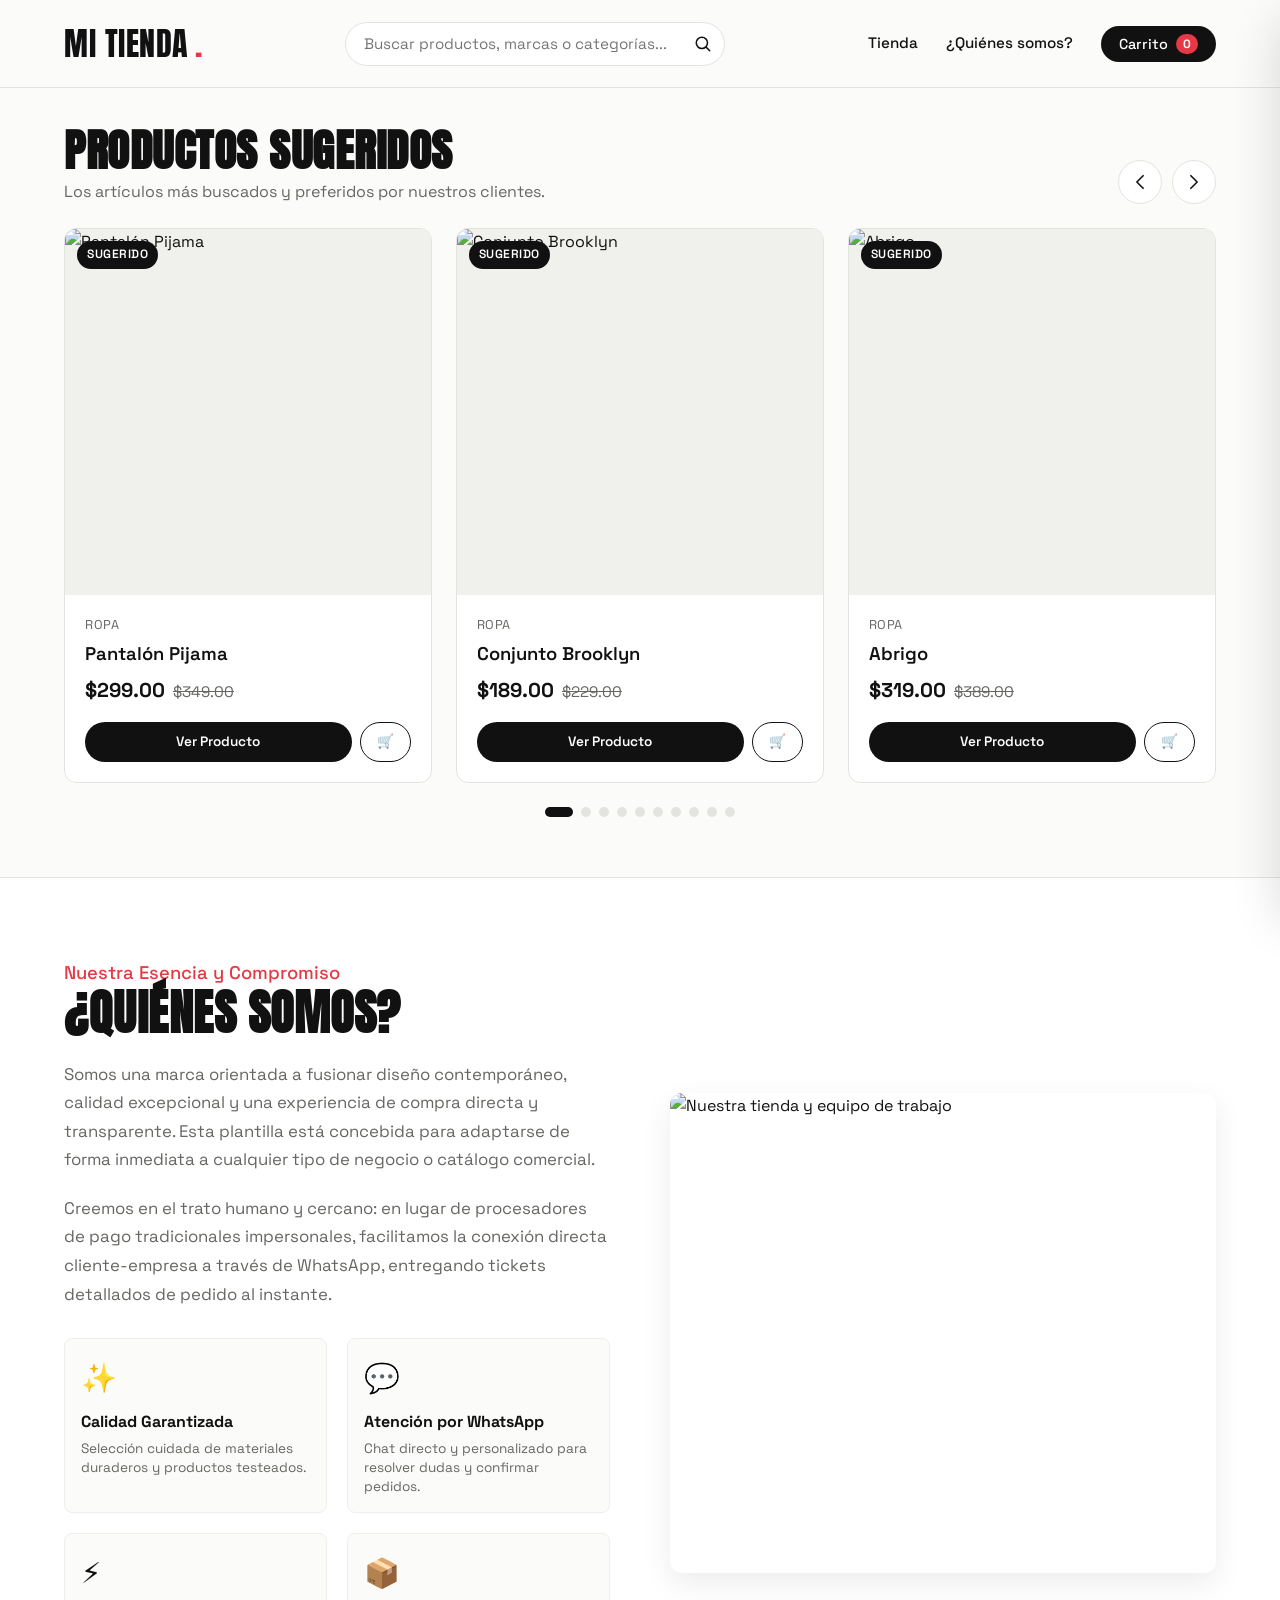
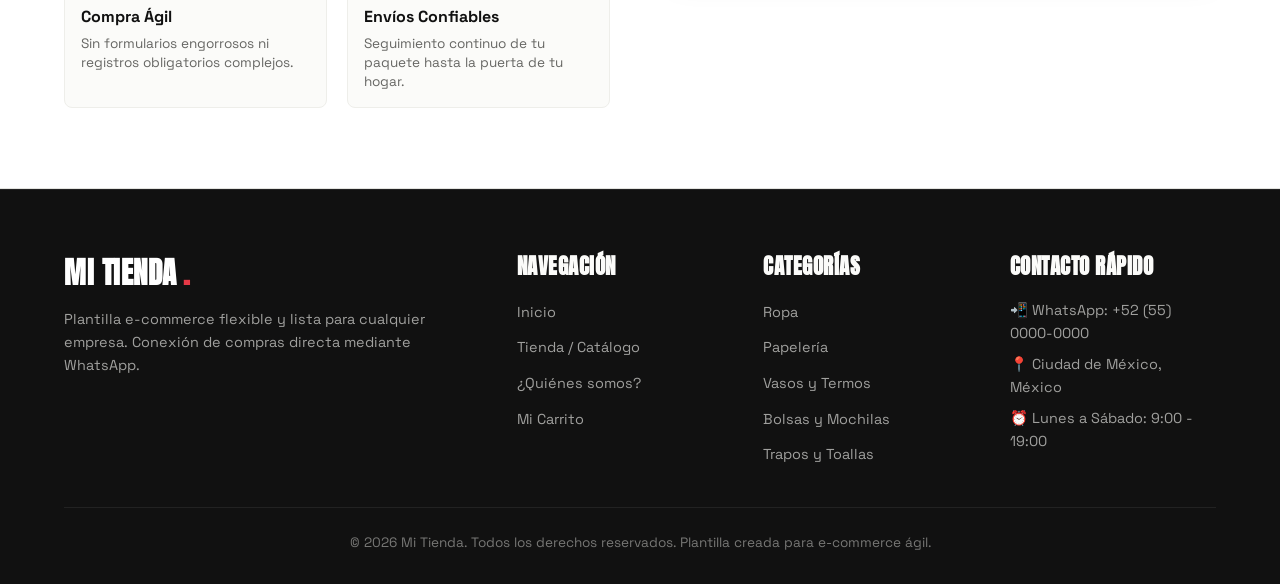
==== commit f0af5343: "Actualizar base de datos de productos con catálogo del primer cliente (44 productos en 5 categorias)" ====
--- a/index.html
+++ b/index.html
@@ -47,11 +47,11 @@
         <div class="categorias-dropdown" id="categorias-dropdown">
           <div class="categorias-dropdown-titulo">Explorar por categoría</div>
           <div class="categorias-lista-chips">
-            <a href="tienda.html?categoria=Ropa%20Urbana" class="categoria-chip">👕 Ropa Urbana</a>
-            <a href="tienda.html?categoria=Calzado" class="categoria-chip">👟 Calzado</a>
-            <a href="tienda.html?categoria=Accesorios" class="categoria-chip">🎒 Accesorios</a>
-            <a href="tienda.html?categoria=Tecnología" class="categoria-chip">🎧 Tecnología</a>
-            <a href="tienda.html?categoria=Colección%20Especial" class="categoria-chip">🔥 Colección Especial</a>
+            <a href="tienda.html?categoria=Ropa" class="categoria-chip">👗 Ropa</a>
+            <a href="tienda.html?categoria=Papeler%C3%ADa" class="categoria-chip">✏️ Papelería</a>
+            <a href="tienda.html?categoria=Vasos%20y%20Termos" class="categoria-chip">🥤 Vasos y Termos</a>
+            <a href="tienda.html?categoria=Bolsas%20y%20Mochilas" class="categoria-chip">🎒 Bolsas y Mochilas</a>
+            <a href="tienda.html?categoria=Trapos%20y%20Toallas" class="categoria-chip">🧼 Trapos y Toallas</a>
           </div>
         </div>
       </div>
@@ -265,10 +265,11 @@
       <div class="footer-col">
         <h4>Categorías</h4>
         <ul class="footer-links">
-          <li><a href="tienda.html?categoria=Ropa%20Urbana">Ropa Urbana</a></li>
-          <li><a href="tienda.html?categoria=Calzado">Calzado</a></li>
-          <li><a href="tienda.html?categoria=Accesorios">Accesorios</a></li>
-          <li><a href="tienda.html?categoria=Tecnología">Tecnología</a></li>
+          <li><a href="tienda.html?categoria=Ropa">Ropa</a></li>
+          <li><a href="tienda.html?categoria=Papeler%C3%ADa">Papelería</a></li>
+          <li><a href="tienda.html?categoria=Vasos%20y%20Termos">Vasos y Termos</a></li>
+          <li><a href="tienda.html?categoria=Bolsas%20y%20Mochilas">Bolsas y Mochilas</a></li>
+          <li><a href="tienda.html?categoria=Trapos%20y%20Toallas">Trapos y Toallas</a></li>
         </ul>
       </div>
       <div class="footer-col">
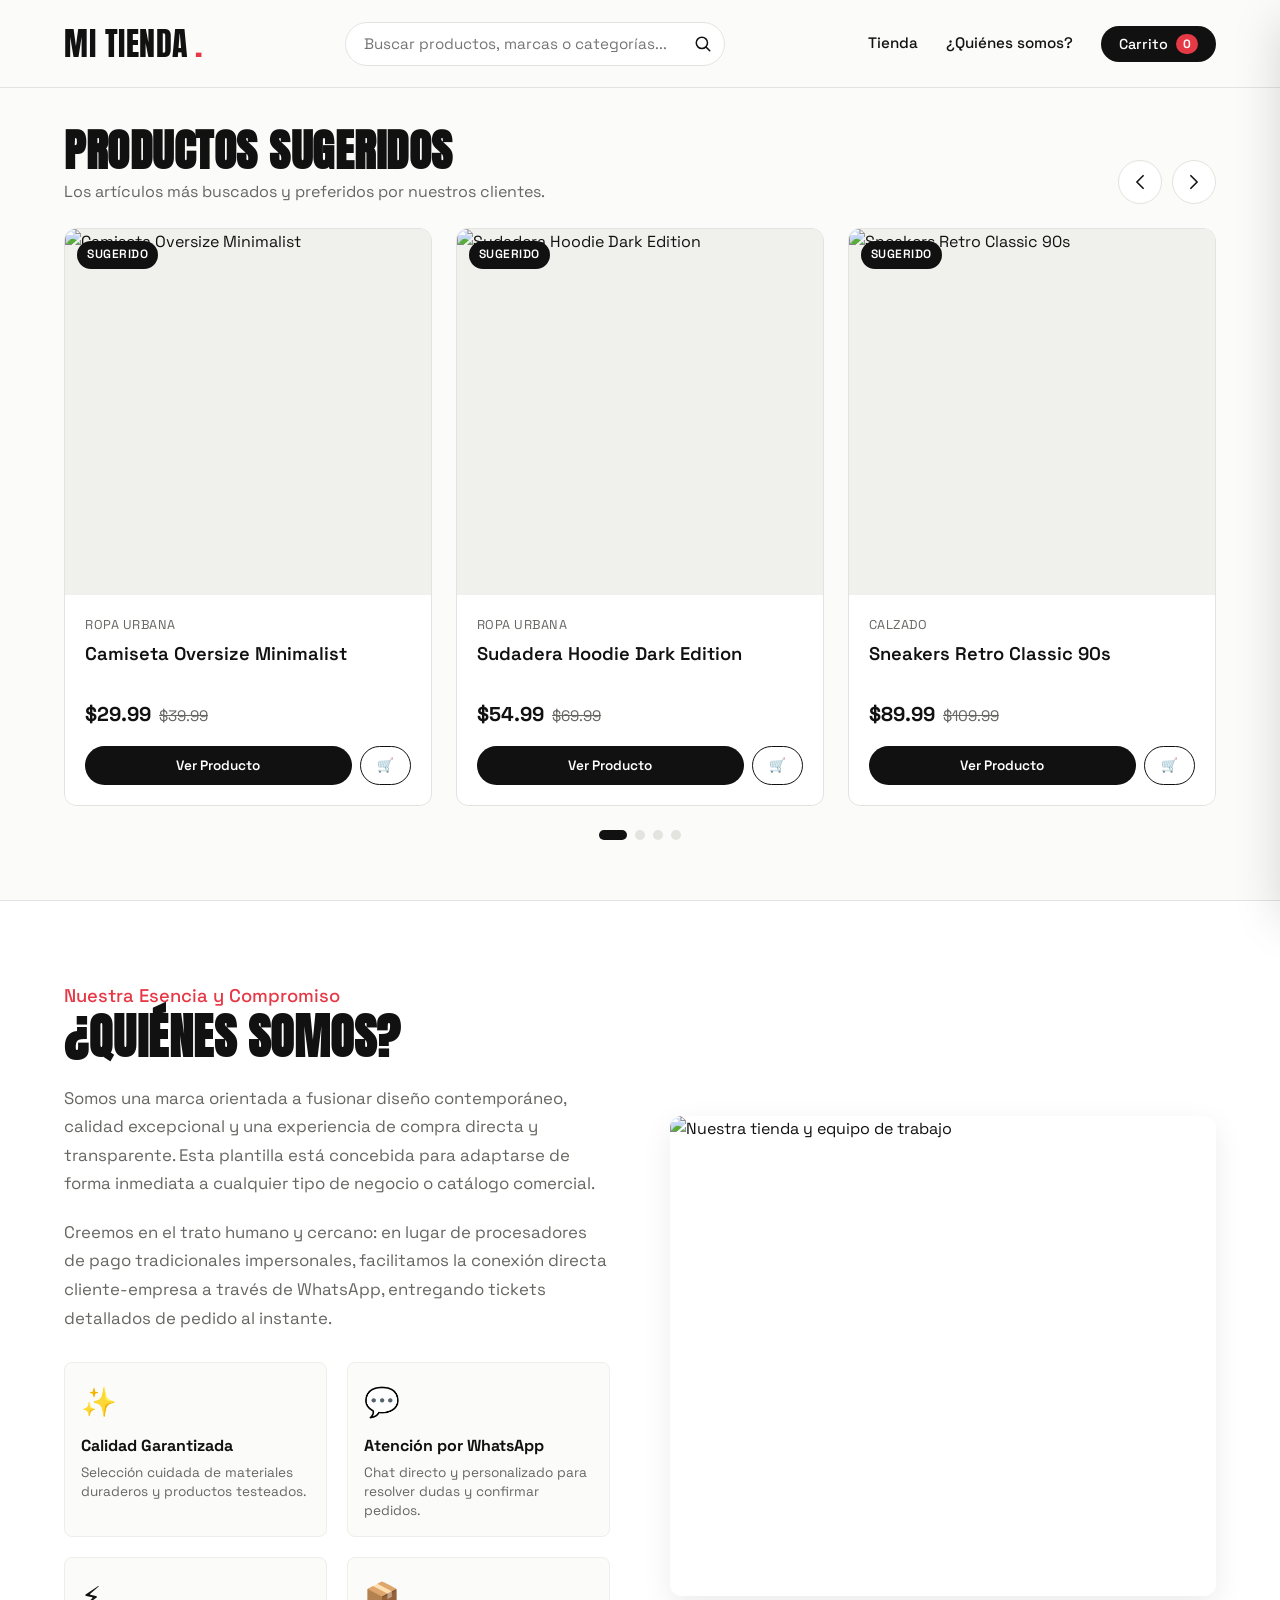
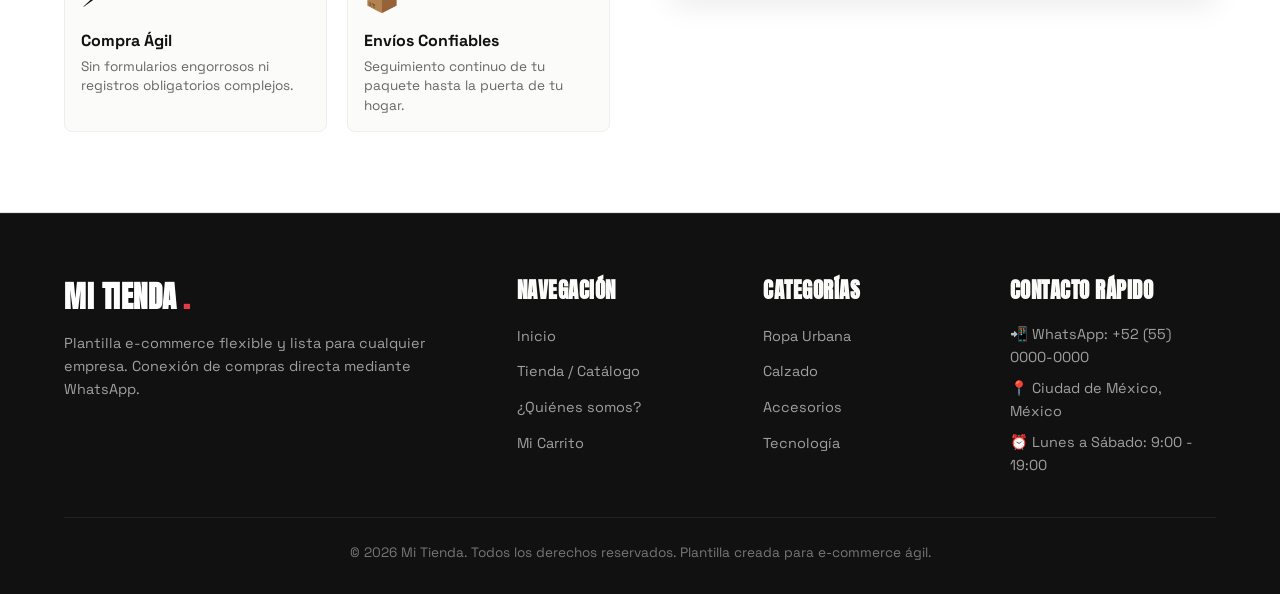
==== commit 0e3961b4: "Revert "Actualizar base de datos de productos con catálogo del primer cliente (44 productos en 5 cat" ====
--- a/index.html
+++ b/index.html
@@ -47,11 +47,11 @@
         <div class="categorias-dropdown" id="categorias-dropdown">
           <div class="categorias-dropdown-titulo">Explorar por categoría</div>
           <div class="categorias-lista-chips">
-            <a href="tienda.html?categoria=Ropa" class="categoria-chip">👗 Ropa</a>
-            <a href="tienda.html?categoria=Papeler%C3%ADa" class="categoria-chip">✏️ Papelería</a>
-            <a href="tienda.html?categoria=Vasos%20y%20Termos" class="categoria-chip">🥤 Vasos y Termos</a>
-            <a href="tienda.html?categoria=Bolsas%20y%20Mochilas" class="categoria-chip">🎒 Bolsas y Mochilas</a>
-            <a href="tienda.html?categoria=Trapos%20y%20Toallas" class="categoria-chip">🧼 Trapos y Toallas</a>
+            <a href="tienda.html?categoria=Ropa%20Urbana" class="categoria-chip">👕 Ropa Urbana</a>
+            <a href="tienda.html?categoria=Calzado" class="categoria-chip">👟 Calzado</a>
+            <a href="tienda.html?categoria=Accesorios" class="categoria-chip">🎒 Accesorios</a>
+            <a href="tienda.html?categoria=Tecnología" class="categoria-chip">🎧 Tecnología</a>
+            <a href="tienda.html?categoria=Colección%20Especial" class="categoria-chip">🔥 Colección Especial</a>
           </div>
         </div>
       </div>
@@ -265,11 +265,10 @@
       <div class="footer-col">
         <h4>Categorías</h4>
         <ul class="footer-links">
-          <li><a href="tienda.html?categoria=Ropa">Ropa</a></li>
-          <li><a href="tienda.html?categoria=Papeler%C3%ADa">Papelería</a></li>
-          <li><a href="tienda.html?categoria=Vasos%20y%20Termos">Vasos y Termos</a></li>
-          <li><a href="tienda.html?categoria=Bolsas%20y%20Mochilas">Bolsas y Mochilas</a></li>
-          <li><a href="tienda.html?categoria=Trapos%20y%20Toallas">Trapos y Toallas</a></li>
+          <li><a href="tienda.html?categoria=Ropa%20Urbana">Ropa Urbana</a></li>
+          <li><a href="tienda.html?categoria=Calzado">Calzado</a></li>
+          <li><a href="tienda.html?categoria=Accesorios">Accesorios</a></li>
+          <li><a href="tienda.html?categoria=Tecnología">Tecnología</a></li>
         </ul>
       </div>
       <div class="footer-col">
